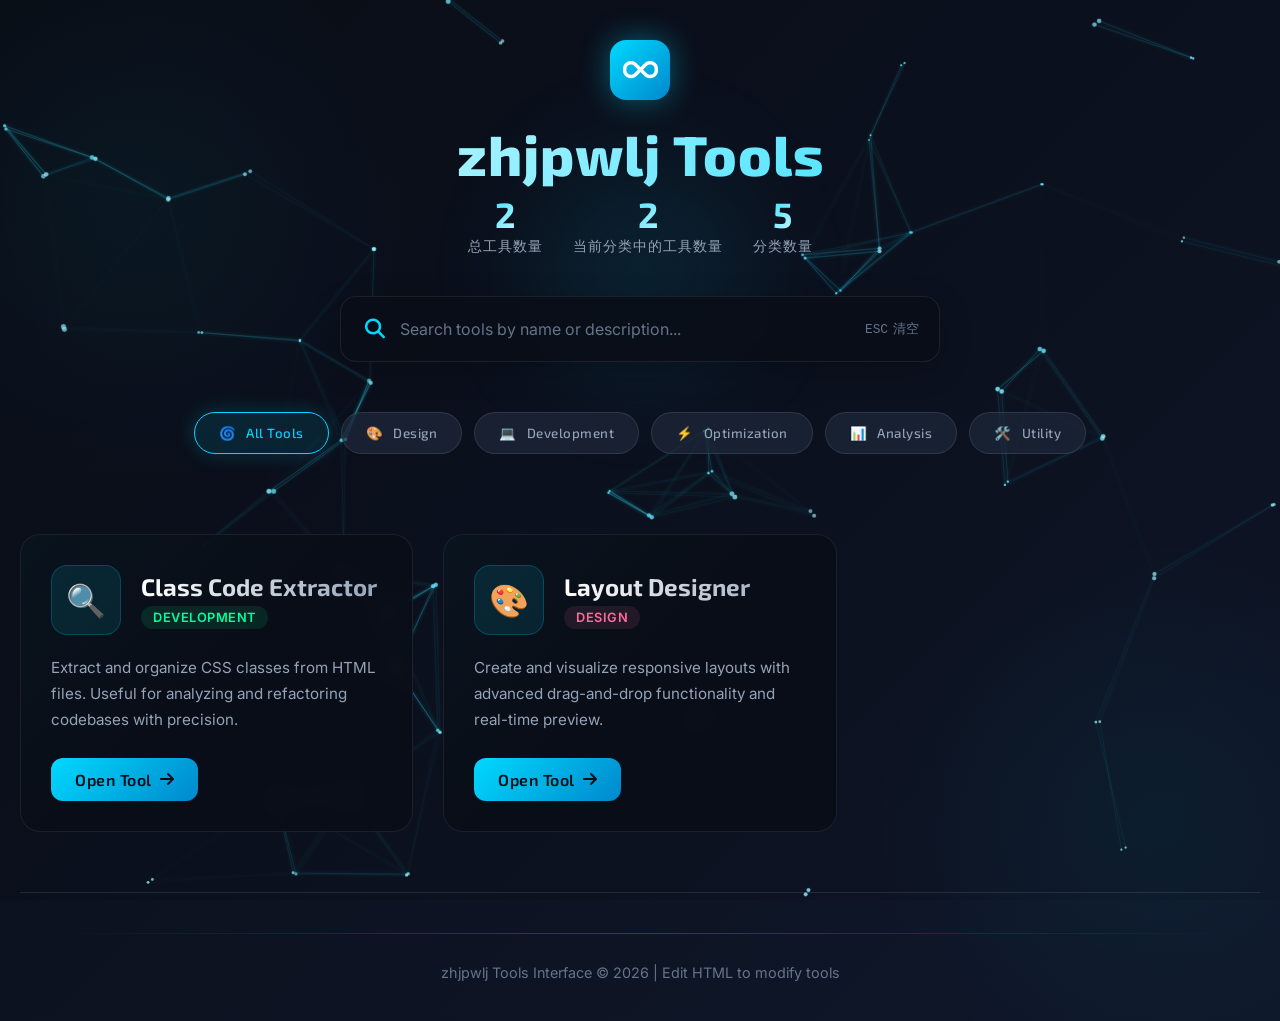
==== index.html @ cc3e0a68 "Update index.html" ====
<!DOCTYPE html>
<html lang="en">
<head>
    <meta charset="UTF-8">
    <meta name="viewport" content="width=device-width, initial-scale=1.0">
    <title>zhjpwlj Tools</title>
    <link rel="stylesheet" href="https://cdnjs.cloudflare.com/ajax/libs/font-awesome/6.4.0/css/all.min.css">
    <link rel="preconnect" href="https://fonts.googleapis.com">
    <link rel="preconnect" href="https://fonts.gstatic.com" crossorigin>
    <link href="https://fonts.googleapis.com/css2?family=Exo+2:wght@300;400;500;600;700;800&family=Inter:wght@300;400;500&display=swap" rel="stylesheet">
    <style>
        :root {
            --primary: #0a0e17;
            --secondary: #111827;
            --accent: #00d9ff;
            --accent-glow: rgba(0, 217, 255, 0.4);
            --accent-dark: #0088cc;
            --surface: rgba(30, 41, 59, 0.7);
            --surface-light: rgba(51, 65, 85, 0.5);
            --text-primary: #ffffff;
            --text-secondary: #94a3b8;
            --text-muted: #64748b;
            --border: rgba(255, 255, 255, 0.1);
            --success: #00ff9d;
            --danger: #ff4d6d;
            --warning: #ffbd59;
            --glass-bg: rgba(10, 14, 23, 0.85);
            --glass-border: rgba(255, 255, 255, 0.08);
        }

        * {
            margin: 0;
            padding: 0;
            box-sizing: border-box;
        }

        body {
            font-family: 'Inter', sans-serif;
            background-color: var(--primary);
            color: var(--text-primary);
            min-height: 100vh;
            overflow-x: hidden;
            position: relative;
            background-image: 
                radial-gradient(circle at 10% 20%, rgba(0, 217, 255, 0.05) 0%, transparent 20%),
                radial-gradient(circle at 90% 80%, rgba(0, 217, 255, 0.05) 0%, transparent 20%),
                linear-gradient(135deg, #0a0e17 0%, #0f172a 100%);
        }

        .container {
            max-width: 1400px;
            margin: 0 auto;
            padding: 0 20px;
            position: relative;
            z-index: 2;
        }

        /* Futuristic header */
        .main-header {
            padding: 40px 0 30px;
            position: relative;
            text-align: center;
        }

        .header-glow {
            position: absolute;
            top: 50%;
            left: 50%;
            transform: translate(-50%, -50%);
            width: 300px;
            height: 300px;
            background: radial-gradient(circle, var(--accent-glow) 0%, transparent 70%);
            filter: blur(60px);
            z-index: -1;
            opacity: 0.4;
        }

        .logo {
            display: inline-flex;
            align-items: center;
            gap: 15px;
            margin-bottom: 20px;
            position: relative;
        }

        .logo-icon {
            width: 60px;
            height: 60px;
            background: linear-gradient(135deg, var(--accent), var(--accent-dark));
            border-radius: 16px;
            display: flex;
            align-items: center;
            justify-content: center;
            font-size: 28px;
            box-shadow: 0 0 30px var(--accent-glow);
            animation: pulse 4s infinite alternate;
        }

        @keyframes pulse {
            0% { box-shadow: 0 0 20px var(--accent-glow); }
            100% { box-shadow: 0 0 40px var(--accent-glow); }
        }

        h1 {
            font-family: 'Exo 2', sans-serif;
            font-size: 3.5rem;
            font-weight: 800;
            background: linear-gradient(135deg, #ffffff, var(--accent));
            -webkit-background-clip: text;
            -webkit-text-fill-color: transparent;
            background-clip: text;
            letter-spacing: 1px;
            margin-bottom: 10px;
        }

        .subtitle {
            font-size: 1.2rem;
            color: var(--text-secondary);
            max-width: 600px;
            margin: 0 auto 40px;
            line-height: 1.6;
        }

        /* Search bar */
        .search-container {
            max-width: 600px;
            margin: 0 auto 50px;
            position: relative;
        }

        .search-wrapper {
            position: relative;
            background: var(--glass-bg);
            backdrop-filter: blur(10px);
            border: 1px solid var(--glass-border);
            border-radius: 16px;
            padding: 4px;
            box-shadow: 0 8px 32px rgba(0, 0, 0, 0.2);
        }

        .search-box {
            display: flex;
            align-items: center;
            padding: 16px 20px;
        }

        .search-icon {
            color: var(--accent);
            font-size: 20px;
            margin-right: 15px;
        }

        #search-input {
            flex: 1;
            background: transparent;
            border: none;
            color: var(--text-primary);
            font-size: 16px;
            font-family: 'Inter', sans-serif;
        }

        #search-input::placeholder {
            color: var(--text-muted);
        }

        #search-input:focus {
            outline: none;
        }

        .search-hint {
            position: absolute;
            right: 20px;
            top: 50%;
            transform: translateY(-50%);
            color: var(--text-muted);
            font-size: 0.8rem;
            display: flex;
            align-items: center;
            gap: 5px;
        }

        /* Categories */
        .categories {
            display: flex;
            flex-wrap: wrap;
            justify-content: center;
            gap: 12px;
            margin-bottom: 50px;
        }

        .category-btn {
            padding: 12px 24px;
            background: var(--surface);
            border: 1px solid var(--border);
            border-radius: 50px;
            color: var(--text-secondary);
            font-weight: 500;
            cursor: pointer;
            display: flex;
            align-items: center;
            gap: 10px;
            transition: all 0.3s ease;
            font-family: 'Exo 2', sans-serif;
            letter-spacing: 0.5px;
        }

        .category-btn:hover {
            background: var(--surface-light);
            transform: translateY(-2px);
        }

        .category-btn.active {
            background: rgba(0, 217, 255, 0.1);
            border-color: var(--accent);
            color: var(--accent);
            box-shadow: 0 0 20px rgba(0, 217, 255, 0.2);
        }

        /* Tools grid */
        .tools-grid {
            display: grid;
            grid-template-columns: repeat(auto-fill, minmax(350px, 1fr));
            gap: 30px;
            margin-bottom: 60px;
        }

        .tool-card {
            background: var(--glass-bg);
            backdrop-filter: blur(10px);
            border: 1px solid var(--glass-border);
            border-radius: 20px;
            padding: 30px;
            transition: all 0.4s cubic-bezier(0.175, 0.885, 0.32, 1.275);
            position: relative;
            overflow: hidden;
        }

        .tool-card::before {
            content: '';
            position: absolute;
            top: 0;
            left: 0;
            width: 100%;
            height: 100%;
            background: linear-gradient(135deg, rgba(0, 217, 255, 0.03) 0%, transparent 50%);
            z-index: -1;
        }

        .tool-card:hover {
            transform: translateY(-10px);
            border-color: rgba(0, 217, 255, 0.3);
            box-shadow: 
                0 15px 35px rgba(0, 0, 0, 0.3),
                0 0 0 1px rgba(0, 217, 255, 0.1);
        }

        .tool-header {
            display: flex;
            align-items: center;
            gap: 20px;
            margin-bottom: 20px;
        }

        .tool-icon {
            width: 70px;
            height: 70px;
            background: rgba(0, 217, 255, 0.1);
            border-radius: 16px;
            display: flex;
            align-items: center;
            justify-content: center;
            font-size: 32px;
            flex-shrink: 0;
            border: 1px solid rgba(0, 217, 255, 0.2);
        }

        .tool-title-wrapper {
            flex: 1;
        }

        .tool-title {
            font-family: 'Exo 2', sans-serif;
            font-size: 1.5rem;
            font-weight: 700;
            margin-bottom: 5px;
            background: linear-gradient(90deg, #ffffff, var(--text-secondary));
            -webkit-background-clip: text;
            -webkit-text-fill-color: transparent;
            background-clip: text;
        }

        .tool-category {
            display: inline-block;
            padding: 4px 12px;
            background: rgba(0, 217, 255, 0.1);
            color: var(--accent);
            border-radius: 20px;
            font-size: 0.8rem;
            font-weight: 600;
            text-transform: uppercase;
            letter-spacing: 0.5px;
        }

        .tool-description {
            color: var(--text-secondary);
            line-height: 1.7;
            margin-bottom: 25px;
            font-size: 0.95rem;
        }

        .tool-footer {
            display: flex;
            justify-content: space-between;
            align-items: center;
        }

        .tool-link {
            padding: 12px 24px;
            background: linear-gradient(135deg, var(--accent), var(--accent-dark));
            color: var(--primary);
            border-radius: 12px;
            text-decoration: none;
            font-weight: 600;
            display: flex;
            align-items: center;
            gap: 8px;
            transition: all 0.3s ease;
            font-family: 'Exo 2', sans-serif;
            letter-spacing: 0.5px;
        }

        .tool-link:hover {
            transform: translateY(-3px);
            box-shadow: 0 8px 20px rgba(0, 217, 255, 0.3);
        }

        .tool-link i {
            transition: transform 0.3s ease;
        }

        .tool-link:hover i {
            transform: translateX(5px);
        }

        /* Empty state */
        .empty-state {
            grid-column: 1 / -1;
            text-align: center;
            padding: 80px 20px;
        }

        .empty-icon {
            font-size: 60px;
            color: var(--text-muted);
            margin-bottom: 25px;
            opacity: 0.5;
        }

        .empty-state h3 {
            font-family: 'Exo 2', sans-serif;
            font-size: 1.8rem;
            margin-bottom: 15px;
            color: var(--text-primary);
        }

        .empty-state p {
            color: var(--text-muted);
            max-width: 400px;
            margin: 0 auto;
            line-height: 1.6;
        }

        /* Footer */
        .main-footer {
            text-align: center;
            padding: 40px 20px;
            border-top: 1px solid var(--border);
            margin-top: 40px;
            color: var(--text-muted);
            font-size: 0.9rem;
        }

        .footer-glow {
            height: 1px;
            width: 100%;
            background: linear-gradient(90deg, transparent, var(--accent), transparent);
            margin-bottom: 30px;
            opacity: 0.3;
        }

        /* Responsive */
        @media (max-width: 1200px) {
            .tools-grid {
                grid-template-columns: repeat(auto-fill, minmax(320px, 1fr));
            }
        }

        @media (max-width: 768px) {
            h1 {
                font-size: 2.8rem;
            }
            
            .tools-grid {
                grid-template-columns: 1fr;
            }
            
            .categories {
                justify-content: flex-start;
                overflow-x: auto;
                padding-bottom: 15px;
            }
            
            .tool-header {
                flex-direction: column;
                text-align: center;
            }
            
            .tool-icon {
                width: 80px;
                height: 80px;
                font-size: 36px;
            }
        }

        @media (max-width: 480px) {
            h1 {
                font-size: 2.2rem;
            }
            
            .container {
                padding: 0 15px;
            }
            
            .tool-card {
                padding: 25px;
            }
            
            .tool-footer {
                flex-direction: column;
                gap: 15px;
                align-items: stretch;
            }
            
            .tool-link {
                justify-content: center;
            }
        }

        /* Particles background */
        .particles {
            position: fixed;
            top: 0;
            left: 0;
            width: 100%;
            height: 100%;
            z-index: 1;
            pointer-events: none;
        }

        .particle {
            position: absolute;
            background: var(--accent);
            border-radius: 50%;
            opacity: 0.1;
        }

        /* Stats bar */
        .stats-bar {
            display: flex;
            justify-content: center;
            gap: 30px;
            margin-bottom: 40px;
            flex-wrap: wrap;
        }

        .stat-item {
            text-align: center;
        }

        .stat-value {
            font-family: 'Exo 2', sans-serif;
            font-size: 2.2rem;
            font-weight: 700;
            background: linear-gradient(135deg, var(--accent), #ffffff);
            -webkit-background-clip: text;
            -webkit-text-fill-color: transparent;
            background-clip: text;
            line-height: 1;
        }

        .stat-label {
            color: var(--text-secondary);
            font-size: 0.9rem;
            text-transform: uppercase;
            letter-spacing: 1px;
            margin-top: 5px;
        }
    </style>
</head>
<body>
    <!-- Animated background particles -->
    <div class="particles" id="particles-container"></div>
    
    <div class="container">
        <header class="main-header">
            <div class="header-glow"></div>
            <div class="logo">
                <div class="logo-icon">
                    <i class="fas fa-infinity"></i>
                </div>
            </div>
            <h1>zhjpwlj Tools</h1>
            
            <div class="stats-bar">
                <div class="stat-item">
                    <div class="stat-value" id="total-tools">0</div>
                    <div class="stat-label">总工具数量</div>
                </div>
                <div class="stat-item">
                    <div class="stat-value" id="active-category-count">0</div>
                    <div class="stat-label">当前分类中的工具数量</div>
                </div>
                <div class="stat-item">
                    <div class="stat-value" id="categories-count">0</div>
                    <div class="stat-label">分类数量</div>
                </div>
            </div>
            
            <div class="search-container">
                <div class="search-wrapper">
                    <div class="search-box">
                        <div class="search-icon">
                            <i class="fas fa-search"></i>
                        </div>
                        <input type="text" id="search-input" placeholder="Search tools by name or description...">
                        <div class="search-hint">
                            <kbd>ESC</kbd> 清空
                        </div>
                    </div>
                </div>
            </div>
            
            <div class="categories" id="categories-container">
                <!-- Categories will be populated by JavaScript -->
            </div>
        </header>
        
        <main>
            <div class="tools-grid" id="tools-container">
                <!-- Tools will be populated by JavaScript -->
            </div>
        </main>
        
        <footer class="main-footer">
            <div class="footer-glow"></div>
            <p>zhjpwlj Tools Interface &copy; <span id="current-year"></span> | Edit HTML to modify tools</p>
        </footer>
    </div>

    <script>
        // ======================
        // DATA CONFIGURATION
        // ======================
        // Edit this section to add, remove, or modify tools
        const categories = [
            { id: 'all', name: 'All Tools', emoji: '🌀', color: '#00d9ff' },
            { id: 'design', name: 'Design', emoji: '🎨', color: '#ff6b9d' },
            { id: 'development', name: 'Development', emoji: '💻', color: '#00ff9d' },
            { id: 'optimization', name: 'Optimization', emoji: '⚡', color: '#ffbd59' },
            { id: 'analysis', name: 'Analysis', emoji: '📊', color: '#9d4edd' },
            { id: 'utility', name: 'Utility', emoji: '🛠️', color: '#00c2ff' }
        ];

        const toolsData = [
            {
                id: 1,
                name: "Class Code Extractor",
                description: "Extract and organize CSS classes from HTML files. Useful for analyzing and refactoring codebases with precision.",
                link: "tools/class-code-extractor.html",
                category: "development",
                emoji: "🔍",
                featured: true
            },
            {
                id: 2,
                name: "Layout Designer",
                description: "Create and visualize responsive layouts with advanced drag-and-drop functionality and real-time preview.",
                link: "tools/layout-designer.html",
                category: "design",
                emoji: "🎨",
                featured: true
            }
        ];
                // ======================
        // APPLICATION CODE
        // ======================
        // No need to edit below this line for basic usage
        
        // DOM Elements
        const categoriesContainer = document.getElementById('categories-container');
        const toolsContainer = document.getElementById('tools-container');
        const searchInput = document.getElementById('search-input');
        const currentYear = document.getElementById('current-year');
        const particlesContainer = document.getElementById('particles-container');
        const totalToolsElement = document.getElementById('total-tools');
        const activeCategoryCountElement = document.getElementById('active-category-count');
        const categoriesCountElement = document.getElementById('categories-count');
        
        // State
        let activeCategory = 'all';
        let searchQuery = '';
        
        // Particle system variables
        let particles = [];
        let lines = [];
        let canvas;
        let ctx;
        let animationId;
        
        // SPEED SETTINGS - Adjust these to control animation speed
        const PARTICLE_SPEED_MULTIPLIER = 2.5;  // Increased from ~1.0
        const LINE_PULSE_SPEED = 0.15;          // Increased from 0.05
        const CONNECTION_CHANGE_RATE = 0.03;    // Increased from 0.01
        
        // Initialize the application
        document.addEventListener('DOMContentLoaded', () => {
            // Set current year in footer
            currentYear.textContent = new Date().getFullYear();
            
            // Initialize stats
            updateStats();
            
            // Initialize categories
            initCategories();
            
            // Initialize tools
            initTools();
            
            // Setup event listeners
            setupEventListeners();
            
            // Create canvas for particles and lines
            createCanvas();
            
            // Initialize particles and lines
            initParticleSystem();
            
            // Start animation
            animate();
        });
        
        // Create canvas for particles and lines
        function createCanvas() {
            // Remove existing canvas if any
            const existingCanvas = document.getElementById('particle-canvas');
            if (existingCanvas) {
                existingCanvas.remove();
            }
            
            // Create canvas
            canvas = document.createElement('canvas');
            canvas.id = 'particle-canvas';
            canvas.style.position = 'fixed';
            canvas.style.top = '0';
            canvas.style.left = '0';
            canvas.style.width = '100%';
            canvas.style.height = '100%';
            canvas.style.zIndex = '1';
            canvas.style.pointerEvents = 'none';
            document.body.appendChild(canvas);
            
            // Set canvas size
            resizeCanvas();
            window.addEventListener('resize', resizeCanvas);
            
            // Get context
            ctx = canvas.getContext('2d');
        }
        
        // Resize canvas to match window
        function resizeCanvas() {
            canvas.width = window.innerWidth;
            canvas.height = window.innerHeight;
        }
        
        // Initialize particle system
        function initParticleSystem() {
            particles = [];
            lines = [];
            
            // Create particles
            const particleCount = Math.min(Math.floor(window.innerWidth * window.innerHeight / 20000), 80);
            
            for (let i = 0; i < particleCount; i++) {
                particles.push({
                    id: i,
                    x: Math.random() * canvas.width,
                    y: Math.random() * canvas.height,
                    vx: (Math.random() - 0.5) * 1.5 * PARTICLE_SPEED_MULTIPLIER,
                    vy: (Math.random() - 0.5) * 1.5 * PARTICLE_SPEED_MULTIPLIER,
                    radius: Math.random() * 2 + 1,
                    color: `rgba(0, 217, 255, ${Math.random() * 0.4 + 0.2})`,
                    glow: Math.random() * 0.15 + 0.1,
                    connections: [],
                    speedVariation: Math.random() * 0.5 + 0.75,
                    active: true
                });
            }
            
            // Create initial lines
            createConnections();
        }
        
        // Create connections between particles
        function createConnections() {
            lines = [];
            const maxDistance = 180; // Increased connection range
            
            for (let i = 0; i < particles.length; i++) {
                if (!particles[i].active) continue;
                
                particles[i].connections = [];
                
                for (let j = i + 1; j < particles.length; j++) {
                    if (!particles[j].active) continue;
                    
                    const dx = particles[i].x - particles[j].x;
                    const dy = particles[i].y - particles[j].y;
                    const distance = Math.sqrt(dx * dx + dy * dy);
                    
                    if (distance < maxDistance) {
                        const line = {
                            id: `${i}-${j}`,
                            from: i,
                            to: j,
                            width: Math.random() * 1.2 + 0.3, // Thicker lines
                            opacity: 0.4 * (1 - distance / maxDistance), // More visible
                            distance: distance,
                            active: true,
                            pulsePhase: Math.random() * Math.PI * 2,
                            pulseSpeed: Math.random() * 0.2 + 0.1 // Faster pulsing
                        };
                        
                        lines.push(line);
                        particles[i].connections.push(j);
                        particles[j].connections.push(i);
                    }
                }
            }
        }
        
        // Animation loop
        function animate() {
            // Clear canvas with a lighter fade effect for more motion blur
            ctx.fillStyle = 'rgba(10, 14, 23, 0.03)';
            ctx.fillRect(0, 0, canvas.width, canvas.height);
            
            // Update and draw particles
            updateParticles();
            
            // Update and draw lines
            updateLines();
            
            // Randomly create/disconnect lines - increased frequency
            if (Math.random() < CONNECTION_CHANGE_RATE) {
                createRandomConnection();
            }
            
            if (Math.random() < CONNECTION_CHANGE_RATE * 0.6) {
                removeRandomConnection();
            }
            
            // Remove old particles and add new ones occasionally
            if (Math.random() < 0.002) {
                refreshParticles();
            }
            
            // Continue animation loop
            animationId = requestAnimationFrame(animate);
        }
        
        // Update particles with faster movement
        function updateParticles() {
            // Remove inactive particles
            particles = particles.filter(p => p.active);
            
            for (let i = 0; i < particles.length; i++) {
                const p = particles[i];
                if (!p.active) continue;
                
                // Apply speed variation
                const currentSpeed = PARTICLE_SPEED_MULTIPLIER * p.speedVariation;
                
                // Update position with higher speed
                p.x += p.vx * currentSpeed;
                p.y += p.vy * currentSpeed;
                
                // More aggressive edge bouncing
                if (p.x < -50) p.active = false;
                if (p.x > canvas.width + 50) p.active = false;
                if (p.y < -50) p.active = false;
                if (p.y > canvas.height + 50) p.active = false;
                
                // Bounce off edges
                if (p.x < 0) p.vx = Math.abs(p.vx) * (0.8 + Math.random() * 0.4);
                if (p.x > canvas.width) p.vx = -Math.abs(p.vx) * (0.8 + Math.random() * 0.4);
                if (p.y < 0) p.vy = Math.abs(p.vy) * (0.8 + Math.random() * 0.4);
                if (p.y > canvas.height) p.vy = -Math.abs(p.vy) * (0.8 + Math.random() * 0.4);
                
                // Keep within bounds
                p.x = Math.max(-10, Math.min(canvas.width + 10, p.x));
                p.y = Math.max(-10, Math.min(canvas.height + 10, p.y));
                
                // Draw particle with enhanced glow for faster movement effect
                ctx.beginPath();
                ctx.arc(p.x, p.y, p.radius, 0, Math.PI * 2);
                
                // More intense glow effect
                const gradient = ctx.createRadialGradient(
                    p.x, p.y, 0,
                    p.x, p.y, p.radius * 4
                );
                gradient.addColorStop(0, p.color);
                gradient.addColorStop(0.7, `rgba(0, 217, 255, ${p.glow * 0.5})`);
                gradient.addColorStop(1, 'rgba(0, 217, 255, 0)');
                
                ctx.fillStyle = gradient;
                ctx.fill();
                
                // Brighter core for fast-moving particles
                ctx.beginPath();
                ctx.arc(p.x, p.y, p.radius * 0.8, 0, Math.PI * 2);
                ctx.fillStyle = `rgba(255, 255, 255, ${0.4 + Math.random() * 0.2})`;
                ctx.fill();
                
                // Add motion trail for faster particles
                const speed = Math.sqrt(p.vx * p.vx + p.vy * p.vy);
                if (speed > 1) {
                    ctx.beginPath();
                    ctx.moveTo(p.x, p.y);
                    ctx.lineTo(p.x - p.vx * 0.5, p.y - p.vy * 0.5);
                    ctx.lineWidth = p.radius * 0.5;
                    ctx.strokeStyle = `rgba(0, 217, 255, ${0.2})`;
                    ctx.stroke();
                }
            }
        }
        
        // Update lines with faster pulsing
        function updateLines() {
            // Remove inactive lines first
            lines = lines.filter(line => line.active);
            
            for (let i = 0; i < lines.length; i++) {
                const line = lines[i];
                
                // Check if both particles are still active
                const p1 = particles[line.from];
                const p2 = particles[line.to];
                
                if (!p1 || !p2 || !p1.active || !p2.active) {
                    line.active = false;
                    continue;
                }
                
                // Update pulse animation faster
                line.pulsePhase += line.pulseSpeed * LINE_PULSE_SPEED * 3;
                const pulseValue = Math.sin(line.pulsePhase) * 0.7 + 0.3;
                
                // Recalculate distance
                const dx = p1.x - p2.x;
                const dy = p1.y - p2.y;
                line.distance = Math.sqrt(dx * dx + dy * dy);
                
                // Remove lines that are too far apart (increased threshold)
                if (line.distance > 250) {
                    line.active = false;
                    
                    // Remove connection from particles
                    if (p1.connections) {
                        const fromIndex = p1.connections.indexOf(line.to);
                        if (fromIndex !== -1) p1.connections.splice(fromIndex, 1);
                    }
                    if (p2.connections) {
                        const toIndex = p2.connections.indexOf(line.from);
                        if (toIndex !== -1) p2.connections.splice(toIndex, 1);
                    }
                    continue;
                }
                
                // Calculate line opacity - more dynamic
                const baseOpacity = line.opacity * (0.8 + 0.4 * pulseValue);
                const distanceFactor = 1 - line.distance / 250;
                const opacity = baseOpacity * distanceFactor * (0.9 + 0.2 * Math.sin(Date.now() * 0.01));
                
                // Draw main line
                ctx.beginPath();
                ctx.moveTo(p1.x, p1.y);
                ctx.lineTo(p2.x, p2.y);
                ctx.lineWidth = line.width * (0.8 + 0.6 * pulseValue);
                ctx.strokeStyle = `rgba(0, 217, 255, ${opacity})`;
                ctx.lineCap = 'round';
                ctx.stroke();
                
                // Add brighter inner line for speed effect
                ctx.beginPath();
                ctx.moveTo(p1.x, p1.y);
                ctx.lineTo(p2.x, p2.y);
                ctx.lineWidth = line.width * (0.3 + 0.3 * pulseValue);
                ctx.strokeStyle = `rgba(255, 255, 255, ${opacity * 0.8})`;
                ctx.lineCap = 'round';
                ctx.stroke();
                
                // Add outer glow for faster appearance
                ctx.beginPath();
                ctx.moveTo(p1.x, p1.y);
                ctx.lineTo(p2.x, p2.y);
                ctx.lineWidth = line.width * (0.8 + 0.6 * pulseValue) + 4;
                ctx.strokeStyle = `rgba(0, 217, 255, ${opacity * 0.2})`;
                ctx.lineCap = 'round';
                ctx.stroke();
            }
            
            // More frequent line updates
            if (Math.random() < 0.02 && lines.length > 0) {
                const randomLineIndex = Math.floor(Math.random() * lines.length);
                const line = lines[randomLineIndex];
                if (line && line.active) {
                    line.width = Math.random() * 1.2 + 0.3;
                    line.opacity = Math.random() * 0.4 + 0.2;
                }
            }
        }
        
        // Create random connection
        function createRandomConnection() {
            if (particles.length < 2) return;
            
            // Find active particles
            const activeParticles = particles.filter(p => p.active);
            if (activeParticles.length < 2) return;
            
            // Try more attempts for faster connections
            for (let attempts = 0; attempts < 20; attempts++) {
                const i = Math.floor(Math.random() * activeParticles.length);
                const j = Math.floor(Math.random() * activeParticles.length);
                
                if (i !== j) {
                    const p1 = activeParticles[i];
                    const p2 = activeParticles[j];
                    
                    // Get original indices
                    const p1Index = particles.findIndex(p => p.id === p1.id);
                    const p2Index = particles.findIndex(p => p.id === p2.id);
                    
                    if (p1.connections && p2.connections && 
                        !p1.connections.includes(p2.id) && !p2.connections.includes(p1.id)) {
                        
                        const dx = p1.x - p2.x;
                        const dy = p1.y - p2.y;
                        const distance = Math.sqrt(dx * dx + dy * dy);
                        
                        if (distance < 200) { // Increased connection range
                            const line = {
                                id: `${p1.id}-${p2.id}`,
                                from: p1Index,
                                to: p2Index,
                                width: Math.random() * 1.2 + 0.3,
                                opacity: 0.4 * (1 - distance / 200),
                                distance: distance,
                                active: true,
                                pulsePhase: Math.random() * Math.PI * 2,
                                pulseSpeed: Math.random() * 0.3 + 0.1
                            };
                            
                            lines.push(line);
                            p1.connections.push(p2.id);
                            p2.connections.push(p1.id);
                            break;
                        }
                    }
                }
            }
        }
        
        // Remove random connection
        function removeRandomConnection() {
            if (lines.length === 0) return;
            
            // Find active lines
            const activeLines = lines.filter(line => line.active);
            if (activeLines.length === 0) return;
            
            const randomIndex = Math.floor(Math.random() * activeLines.length);
            const line = activeLines[randomIndex];
            
            if (line) {
                // Remove from lines array
                const lineIndex = lines.findIndex(l => l.id === line.id);
                if (lineIndex !== -1) {
                    lines[lineIndex].active = false;
                }
                
                // Remove connection from particles
                const p1 = particles[line.from];
                const p2 = particles[line.to];
                
                if (p1 && p1.connections) {
                    const fromIndex = p1.connections.indexOf(line.to);
                    if (fromIndex !== -1) p1.connections.splice(fromIndex, 1);
                }
                if (p2 && p2.connections) {
                    const toIndex = p2.connections.indexOf(line.from);
                    if (toIndex !== -1) p2.connections.splice(toIndex, 1);
                }
            }
        }
        
        // Refresh particles - remove old ones and add new ones
        function refreshParticles() {
            // Remove some particles that are off-screen
            for (let i = particles.length - 1; i >= 0; i--) {
                if (Math.random() < 0.1) {
                    particles[i].active = false;
                }
            }
            
            // Add new particles if needed
            const targetCount = Math.min(Math.floor(window.innerWidth * window.innerHeight / 20000), 80);
            if (particles.filter(p => p.active).length < targetCount * 0.7) {
                const newParticlesNeeded = targetCount - particles.filter(p => p.active).length;
                
                for (let i = 0; i < newParticlesNeeded; i++) {
                    const side = Math.floor(Math.random() * 4);
                    let x, y, vx, vy;
                    
                    switch(side) {
                        case 0: // Top
                            x = Math.random() * canvas.width;
                            y = -20;
                            vx = (Math.random() - 0.5) * 1.5;
                            vy = Math.random() * 1.5;
                            break;
                        case 1: // Right
                            x = canvas.width + 20;
                            y = Math.random() * canvas.height;
                            vx = -Math.random() * 1.5;
                            vy = (Math.random() - 0.5) * 1.5;
                            break;
                        case 2: // Bottom
                            x = Math.random() * canvas.width;
                            y = canvas.height + 20;
                            vx = (Math.random() - 0.5) * 1.5;
                            vy = -Math.random() * 1.5;
                            break;
                        case 3: // Left
                            x = -20;
                            y = Math.random() * canvas.height;
                            vx = Math.random() * 1.5;
                            vy = (Math.random() - 0.5) * 1.5;
                            break;
                    }
                    
                    const newId = particles.length > 0 ? 
                        Math.max(...particles.map(p => p.id)) + 1 : 0;
                    
                    particles.push({
                        id: newId,
                        x: x,
                        y: y,
                        vx: vx * PARTICLE_SPEED_MULTIPLIER,
                        vy: vy * PARTICLE_SPEED_MULTIPLIER,
                        radius: Math.random() * 2 + 1,
                        color: `rgba(0, 217, 255, ${Math.random() * 0.4 + 0.2})`,
                        glow: Math.random() * 0.15 + 0.1,
                        connections: [],
                        speedVariation: Math.random() * 0.5 + 0.75,
                        active: true
                    });
                }
                
                // Recreate connections for new particles
                createConnections();
            }
        }
        
        // Update statistics
        function updateStats() {
            totalToolsElement.textContent = toolsData.length;
            categoriesCountElement.textContent = categories.length - 1; // Excluding "All"
            
            // Calculate active category count
            let activeCount = toolsData.length;
            if (activeCategory !== 'all') {
                activeCount = toolsData.filter(tool => tool.category === activeCategory).length;
            }
            if (searchQuery) {
                const query = searchQuery.toLowerCase();
                activeCount = toolsData.filter(tool => 
                    (activeCategory === 'all' || tool.category === activeCategory) &&
                    (tool.name.toLowerCase().includes(query) || 
                     tool.description.toLowerCase().includes(query))
                ).length;
            }
            activeCategoryCountElement.textContent = activeCount;
        }
        
        // Initialize categories
        function initCategories() {
            categoriesContainer.innerHTML = '';
            
            categories.forEach(category => {
                const button = document.createElement('button');
                button.className = `category-btn ${category.id === activeCategory ? 'active' : ''}`;
                button.dataset.category = category.id;
                button.style.borderColor = category.id === activeCategory ? category.color : '';
                button.innerHTML = `
                    <span class="category-emoji">${category.emoji}</span>
                    <span>${category.name}</span>
                `;
                
                button.addEventListener('click', () => {
                    // Update active category
                    activeCategory = category.id;
                    
                    // Update UI
                    document.querySelectorAll('.category-btn').forEach(btn => {
                        btn.classList.remove('active');
                        btn.style.borderColor = '';
                    });
                    button.classList.add('active');
                    button.style.borderColor = category.color;
                    
                    // Re-render tools
                    initTools();
                    updateStats();
                });
                
                categoriesContainer.appendChild(button);
            });
        }
        
        // Initialize tools
        function initTools() {
            toolsContainer.innerHTML = '';
            
            let filteredTools = [...toolsData];
            
            // Filter by category
            if (activeCategory !== 'all') {
                filteredTools = filteredTools.filter(tool => tool.category === activeCategory);
            }
            
            // Filter by search query
            if (searchQuery) {
                const query = searchQuery.toLowerCase();
                filteredTools = filteredTools.filter(tool => 
                    tool.name.toLowerCase().includes(query) || 
                    tool.description.toLowerCase().includes(query)
                );
            }
            
            // Display tools or empty state
            if (filteredTools.length === 0) {
                const emptyState = document.createElement('div');
                emptyState.className = 'empty-state';
                emptyState.innerHTML = `
                    <div class="empty-icon">
                        <i class="fas fa-search-minus"></i>
                    </div>
                    <h3>No tools found</h3>
                    <p>${searchQuery ? 'Try a different search term' : 'No tools available in this category'}</p>
                `;
                toolsContainer.appendChild(emptyState);
            } else {
                filteredTools.forEach(tool => {
                    const category = categories.find(c => c.id === tool.category);
                    const toolElement = createToolElement(tool, category);
                    toolsContainer.appendChild(toolElement);
                });
            }
            
            updateStats();
        }
        
        // Create tool element
        function createToolElement(tool, category) {
            const card = document.createElement('div');
            card.className = 'tool-card';
            
            // Convert hex color to rgb for rgba
            const hexToRgb = (hex) => {
                const r = parseInt(hex.slice(1, 3), 16);
                const g = parseInt(hex.slice(3, 5), 16);
                const b = parseInt(hex.slice(5, 7), 16);
                return `${r}, ${g}, ${b}`;
            };
            
            card.innerHTML = `
                <div class="tool-header">
                    <div class="tool-icon">${tool.emoji}</div>
                    <div class="tool-title-wrapper">
                        <h3 class="tool-title">${tool.name}</h3>
                        <div class="tool-category" style="background: rgba(${hexToRgb(category.color)}, 0.1); color: ${category.color}">${category.name}</div>
                    </div>
                </div>
                <p class="tool-description">${tool.description}</p>
                <div class="tool-footer">
                    <a href="${tool.link}" class="tool-link" target="_blank">
                        <span>Open Tool</span>
                        <i class="fas fa-arrow-right"></i>
                    </a>
                </div>
            `;
            
            return card;
        }
        
        // Setup event listeners
        function setupEventListeners() {
            // Search functionality
            searchInput.addEventListener('input', (e) => {
                searchQuery = e.target.value;
                initTools();
            });
            
            // Clear search on escape key
            searchInput.addEventListener('keydown', (e) => {
                if (e.key === 'Escape') {
                    searchInput.value = '';
                    searchQuery = '';
                    initTools();
                }
            });
            
            // Reinitialize particles on window resize
            window.addEventListener('resize', () => {
                // Reset canvas size
                resizeCanvas();
                
                // Adjust particle positions
                for (let particle of particles) {
                    particle.x = Math.min(particle.x, canvas.width);
                    particle.y = Math.min(particle.y, canvas.height);
                }
                
                // Recreate connections
                createConnections();
            });
            
            // Add keyboard shortcuts for speed control (for debugging/development)
            document.addEventListener('keydown', (e) => {
                if (e.ctrlKey && e.key === ']') {
                    PARTICLE_SPEED_MULTIPLIER *= 1.2;
                    console.log(`Speed increased to: ${PARTICLE_SPEED_MULTIPLIER.toFixed(1)}x`);
                }
                if (e.ctrlKey && e.key === '[') {
                    PARTICLE_SPEED_MULTIPLIER *= 0.8;
                    console.log(`Speed decreased to: ${PARTICLE_SPEED_MULTIPLIER.toFixed(1)}x`);
                }
            });
        }
        
        // Clean up animation on page unload
        window.addEventListener('beforeunload', () => {
            if (animationId) {
                cancelAnimationFrame(animationId);
            }
        });
        
        // Log data structure for easy editing reference
        console.log('🔧 Nexus Tools Interface');
        console.log('To edit tools, modify the "toolsData" array in the JavaScript section.');
        console.log('All links are prefixed with "tools/" as requested.');
        console.log('Particle Speed: 2.5x (Press Ctrl+] to increase, Ctrl+[ to decrease)');
    </script>
</body>
</html>
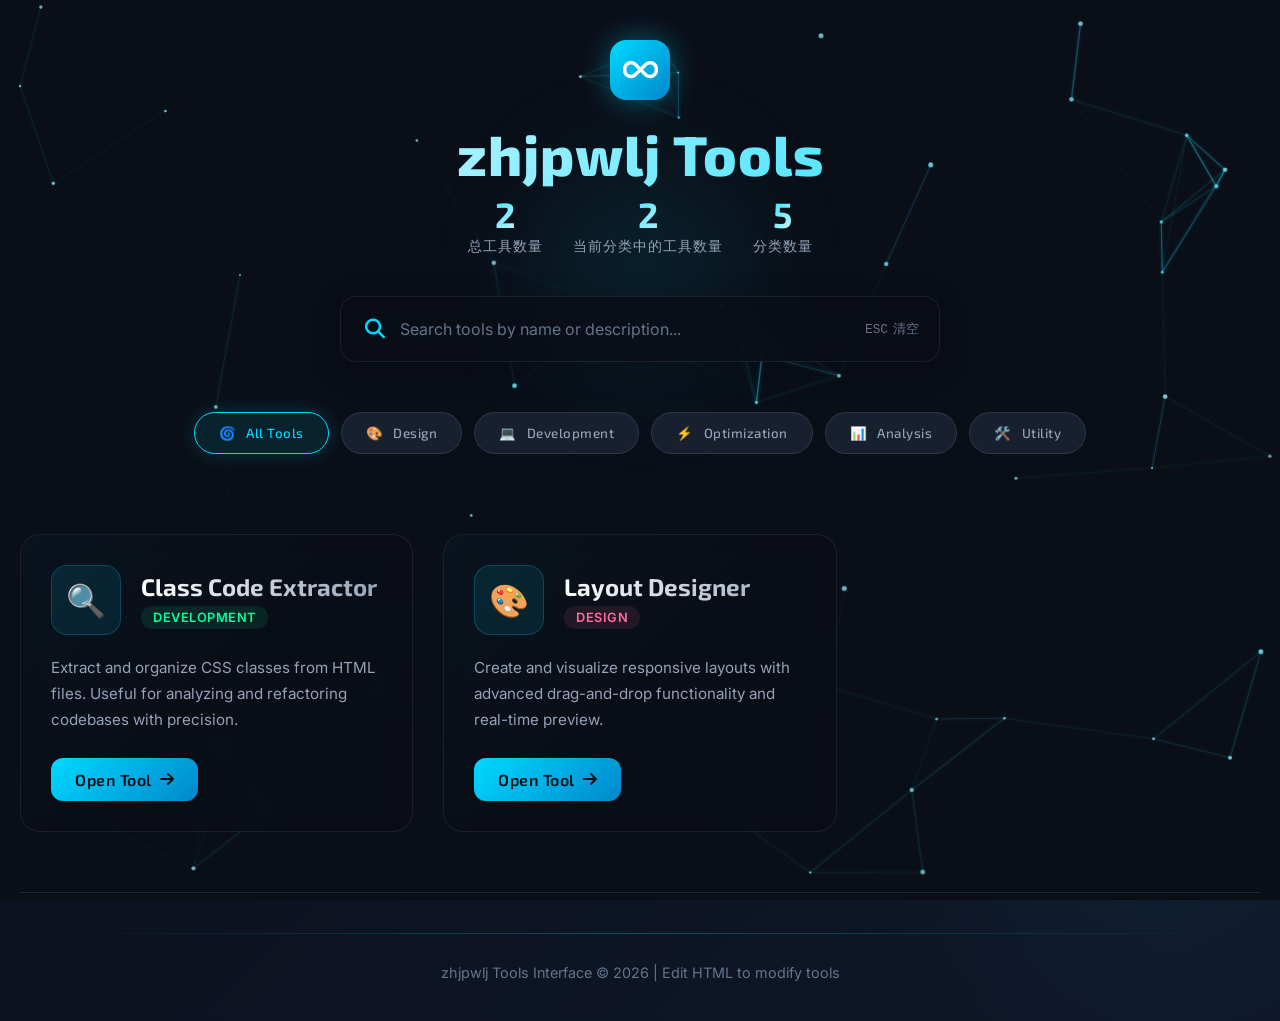
==== commit dd0d6a47: "Enhance particle animation and edge handling Refactor particle animation logic for improved performa" ====
--- a/index.html
+++ b/index.html
@@ -590,8 +590,7 @@
                 emoji: "🎨",
                 featured: true
             }
-        ];
-                // ======================
+        ];        // ======================
         // APPLICATION CODE
         // ======================
         // No need to edit below this line for basic usage
@@ -751,8 +750,8 @@
         
         // Animation loop
         function animate() {
-            // Clear canvas with a lighter fade effect for more motion blur
-            ctx.fillStyle = 'rgba(10, 14, 23, 0.03)';
+            // FIXED: Clear canvas COMPLETELY with solid color (no transparency)
+            ctx.fillStyle = 'rgb(10, 14, 23)';
             ctx.fillRect(0, 0, canvas.width, canvas.height);
             
             // Update and draw particles
@@ -795,21 +794,31 @@
                 p.x += p.vx * currentSpeed;
                 p.y += p.vy * currentSpeed;
                 
-                // More aggressive edge bouncing
-                if (p.x < -50) p.active = false;
-                if (p.x > canvas.width + 50) p.active = false;
-                if (p.y < -50) p.active = false;
-                if (p.y > canvas.height + 50) p.active = false;
-                
-                // Bounce off edges
-                if (p.x < 0) p.vx = Math.abs(p.vx) * (0.8 + Math.random() * 0.4);
-                if (p.x > canvas.width) p.vx = -Math.abs(p.vx) * (0.8 + Math.random() * 0.4);
-                if (p.y < 0) p.vy = Math.abs(p.vy) * (0.8 + Math.random() * 0.4);
-                if (p.y > canvas.height) p.vy = -Math.abs(p.vy) * (0.8 + Math.random() * 0.4);
-                
-                // Keep within bounds
-                p.x = Math.max(-10, Math.min(canvas.width + 10, p.x));
-                p.y = Math.max(-10, Math.min(canvas.height + 10, p.y));
+                // Check bounds and deactivate if far off-screen
+                if (p.x < -100 || p.x > canvas.width + 100 || 
+                    p.y < -100 || p.y > canvas.height + 100) {
+                    p.active = false;
+                    continue;
+                }
+                
+                // Bounce off edges with velocity adjustment
+                const bounceDampening = 0.95; // Slight energy loss on bounce
+                
+                if (p.x < p.radius) {
+                    p.x = p.radius;
+                    p.vx = Math.abs(p.vx) * bounceDampening;
+                } else if (p.x > canvas.width - p.radius) {
+                    p.x = canvas.width - p.radius;
+                    p.vx = -Math.abs(p.vx) * bounceDampening;
+                }
+                
+                if (p.y < p.radius) {
+                    p.y = p.radius;
+                    p.vy = Math.abs(p.vy) * bounceDampening;
+                } else if (p.y > canvas.height - p.radius) {
+                    p.y = canvas.height - p.radius;
+                    p.vy = -Math.abs(p.vy) * bounceDampening;
+                }
                 
                 // Draw particle with enhanced glow for faster movement effect
                 ctx.beginPath();
@@ -832,17 +841,6 @@
                 ctx.arc(p.x, p.y, p.radius * 0.8, 0, Math.PI * 2);
                 ctx.fillStyle = `rgba(255, 255, 255, ${0.4 + Math.random() * 0.2})`;
                 ctx.fill();
-                
-                // Add motion trail for faster particles
-                const speed = Math.sqrt(p.vx * p.vx + p.vy * p.vy);
-                if (speed > 1) {
-                    ctx.beginPath();
-                    ctx.moveTo(p.x, p.y);
-                    ctx.lineTo(p.x - p.vx * 0.5, p.y - p.vy * 0.5);
-                    ctx.lineWidth = p.radius * 0.5;
-                    ctx.strokeStyle = `rgba(0, 217, 255, ${0.2})`;
-                    ctx.stroke();
-                }
             }
         }
         
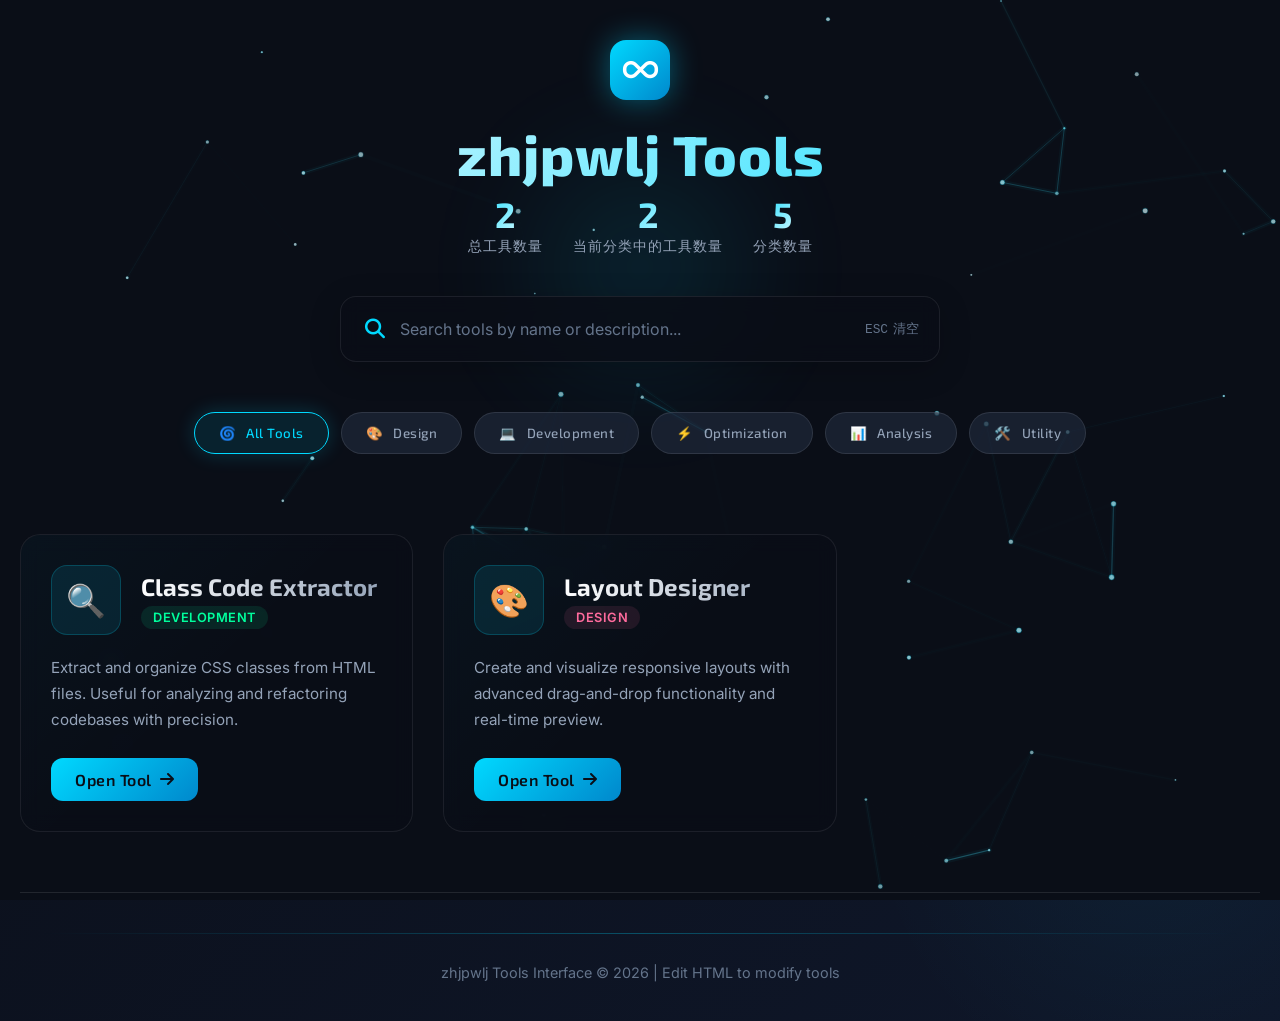
==== commit e433f827: "Remove unnecessary comments and clean up code" ====
--- a/index.html
+++ b/index.html
@@ -590,7 +590,9 @@
                 emoji: "🎨",
                 featured: true
             }
-        ];        // ======================
+        ]; 
+
+                // ======================
         // APPLICATION CODE
         // ======================
         // No need to edit below this line for basic usage
@@ -619,7 +621,6 @@
         // SPEED SETTINGS - Adjust these to control animation speed
         const PARTICLE_SPEED_MULTIPLIER = 2.5;  // Increased from ~1.0
         const LINE_PULSE_SPEED = 0.15;          // Increased from 0.05
-        const CONNECTION_CHANGE_RATE = 0.03;    // Increased from 0.01
         
         // Initialize the application
         document.addEventListener('DOMContentLoaded', () => {
@@ -706,43 +707,48 @@
                 });
             }
             
-            // Create initial lines
-            createConnections();
-        }
-        
-        // Create connections between particles
-        function createConnections() {
-            lines = [];
-            const maxDistance = 180; // Increased connection range
+            // Create initial connections for nearby particles
+            createConnectionsForNearbyParticles();
+        }
+        
+        // Create connections for nearby particles automatically
+        function createConnectionsForNearbyParticles() {
+            const connectionDistance = 150; // Distance threshold for creating connections
             
             for (let i = 0; i < particles.length; i++) {
-                if (!particles[i].active) continue;
-                
-                particles[i].connections = [];
+                const p1 = particles[i];
+                if (!p1.active) continue;
                 
                 for (let j = i + 1; j < particles.length; j++) {
-                    if (!particles[j].active) continue;
+                    const p2 = particles[j];
+                    if (!p2.active) continue;
                     
-                    const dx = particles[i].x - particles[j].x;
-                    const dy = particles[i].y - particles[j].y;
+                    // Check if they're already connected
+                    const alreadyConnected = p1.connections.includes(p2.id) || p2.connections.includes(p1.id);
+                    if (alreadyConnected) continue;
+                    
+                    // Calculate distance
+                    const dx = p1.x - p2.x;
+                    const dy = p1.y - p2.y;
                     const distance = Math.sqrt(dx * dx + dy * dy);
                     
-                    if (distance < maxDistance) {
+                    // If particles are close enough, create a connection
+                    if (distance < connectionDistance) {
                         const line = {
-                            id: `${i}-${j}`,
+                            id: `${p1.id}-${p2.id}`,
                             from: i,
                             to: j,
-                            width: Math.random() * 1.2 + 0.3, // Thicker lines
-                            opacity: 0.4 * (1 - distance / maxDistance), // More visible
+                            width: Math.random() * 1.0 + 0.2,
+                            opacity: 0.3 * (1 - distance / connectionDistance),
                             distance: distance,
                             active: true,
                             pulsePhase: Math.random() * Math.PI * 2,
-                            pulseSpeed: Math.random() * 0.2 + 0.1 // Faster pulsing
+                            pulseSpeed: Math.random() * 0.2 + 0.1
                         };
                         
                         lines.push(line);
-                        particles[i].connections.push(j);
-                        particles[j].connections.push(i);
+                        p1.connections.push(p2.id);
+                        p2.connections.push(p1.id);
                     }
                 }
             }
@@ -750,7 +756,7 @@
         
         // Animation loop
         function animate() {
-            // FIXED: Clear canvas COMPLETELY with solid color (no transparency)
+            // Clear canvas COMPLETELY with solid color (no transparency)
             ctx.fillStyle = 'rgb(10, 14, 23)';
             ctx.fillRect(0, 0, canvas.width, canvas.height);
             
@@ -760,14 +766,8 @@
             // Update and draw lines
             updateLines();
             
-            // Randomly create/disconnect lines - increased frequency
-            if (Math.random() < CONNECTION_CHANGE_RATE) {
-                createRandomConnection();
-            }
-            
-            if (Math.random() < CONNECTION_CHANGE_RATE * 0.6) {
-                removeRandomConnection();
-            }
+            // Check for nearby particles and create connections automatically
+            createConnectionsForNearbyParticles();
             
             // Remove old particles and add new ones occasionally
             if (Math.random() < 0.002) {
@@ -870,8 +870,8 @@
                 const dy = p1.y - p2.y;
                 line.distance = Math.sqrt(dx * dx + dy * dy);
                 
-                // Remove lines that are too far apart (increased threshold)
-                if (line.distance > 250) {
+                // Remove lines that are too far apart
+                if (line.distance > 200) {
                     line.active = false;
                     
                     // Remove connection from particles
@@ -888,7 +888,7 @@
                 
                 // Calculate line opacity - more dynamic
                 const baseOpacity = line.opacity * (0.8 + 0.4 * pulseValue);
-                const distanceFactor = 1 - line.distance / 250;
+                const distanceFactor = 1 - line.distance / 200;
                 const opacity = baseOpacity * distanceFactor * (0.9 + 0.2 * Math.sin(Date.now() * 0.01));
                 
                 // Draw main line
@@ -926,90 +926,6 @@
                 if (line && line.active) {
                     line.width = Math.random() * 1.2 + 0.3;
                     line.opacity = Math.random() * 0.4 + 0.2;
-                }
-            }
-        }
-        
-        // Create random connection
-        function createRandomConnection() {
-            if (particles.length < 2) return;
-            
-            // Find active particles
-            const activeParticles = particles.filter(p => p.active);
-            if (activeParticles.length < 2) return;
-            
-            // Try more attempts for faster connections
-            for (let attempts = 0; attempts < 20; attempts++) {
-                const i = Math.floor(Math.random() * activeParticles.length);
-                const j = Math.floor(Math.random() * activeParticles.length);
-                
-                if (i !== j) {
-                    const p1 = activeParticles[i];
-                    const p2 = activeParticles[j];
-                    
-                    // Get original indices
-                    const p1Index = particles.findIndex(p => p.id === p1.id);
-                    const p2Index = particles.findIndex(p => p.id === p2.id);
-                    
-                    if (p1.connections && p2.connections && 
-                        !p1.connections.includes(p2.id) && !p2.connections.includes(p1.id)) {
-                        
-                        const dx = p1.x - p2.x;
-                        const dy = p1.y - p2.y;
-                        const distance = Math.sqrt(dx * dx + dy * dy);
-                        
-                        if (distance < 200) { // Increased connection range
-                            const line = {
-                                id: `${p1.id}-${p2.id}`,
-                                from: p1Index,
-                                to: p2Index,
-                                width: Math.random() * 1.2 + 0.3,
-                                opacity: 0.4 * (1 - distance / 200),
-                                distance: distance,
-                                active: true,
-                                pulsePhase: Math.random() * Math.PI * 2,
-                                pulseSpeed: Math.random() * 0.3 + 0.1
-                            };
-                            
-                            lines.push(line);
-                            p1.connections.push(p2.id);
-                            p2.connections.push(p1.id);
-                            break;
-                        }
-                    }
-                }
-            }
-        }
-        
-        // Remove random connection
-        function removeRandomConnection() {
-            if (lines.length === 0) return;
-            
-            // Find active lines
-            const activeLines = lines.filter(line => line.active);
-            if (activeLines.length === 0) return;
-            
-            const randomIndex = Math.floor(Math.random() * activeLines.length);
-            const line = activeLines[randomIndex];
-            
-            if (line) {
-                // Remove from lines array
-                const lineIndex = lines.findIndex(l => l.id === line.id);
-                if (lineIndex !== -1) {
-                    lines[lineIndex].active = false;
-                }
-                
-                // Remove connection from particles
-                const p1 = particles[line.from];
-                const p2 = particles[line.to];
-                
-                if (p1 && p1.connections) {
-                    const fromIndex = p1.connections.indexOf(line.to);
-                    if (fromIndex !== -1) p1.connections.splice(fromIndex, 1);
-                }
-                if (p2 && p2.connections) {
-                    const toIndex = p2.connections.indexOf(line.from);
-                    if (toIndex !== -1) p2.connections.splice(toIndex, 1);
                 }
             }
         }
@@ -1077,8 +993,8 @@
                     });
                 }
                 
-                // Recreate connections for new particles
-                createConnections();
+                // Create connections for new particles
+                createConnectionsForNearbyParticles();
             }
         }
         
@@ -1243,7 +1159,7 @@
                 }
                 
                 // Recreate connections
-                createConnections();
+                createConnectionsForNearbyParticles();
             });
             
             // Add keyboard shortcuts for speed control (for debugging/development)
@@ -1271,6 +1187,7 @@
         console.log('To edit tools, modify the "toolsData" array in the JavaScript section.');
         console.log('All links are prefixed with "tools/" as requested.');
         console.log('Particle Speed: 2.5x (Press Ctrl+] to increase, Ctrl+[ to decrease)');
+        
     </script>
 </body>
 </html>
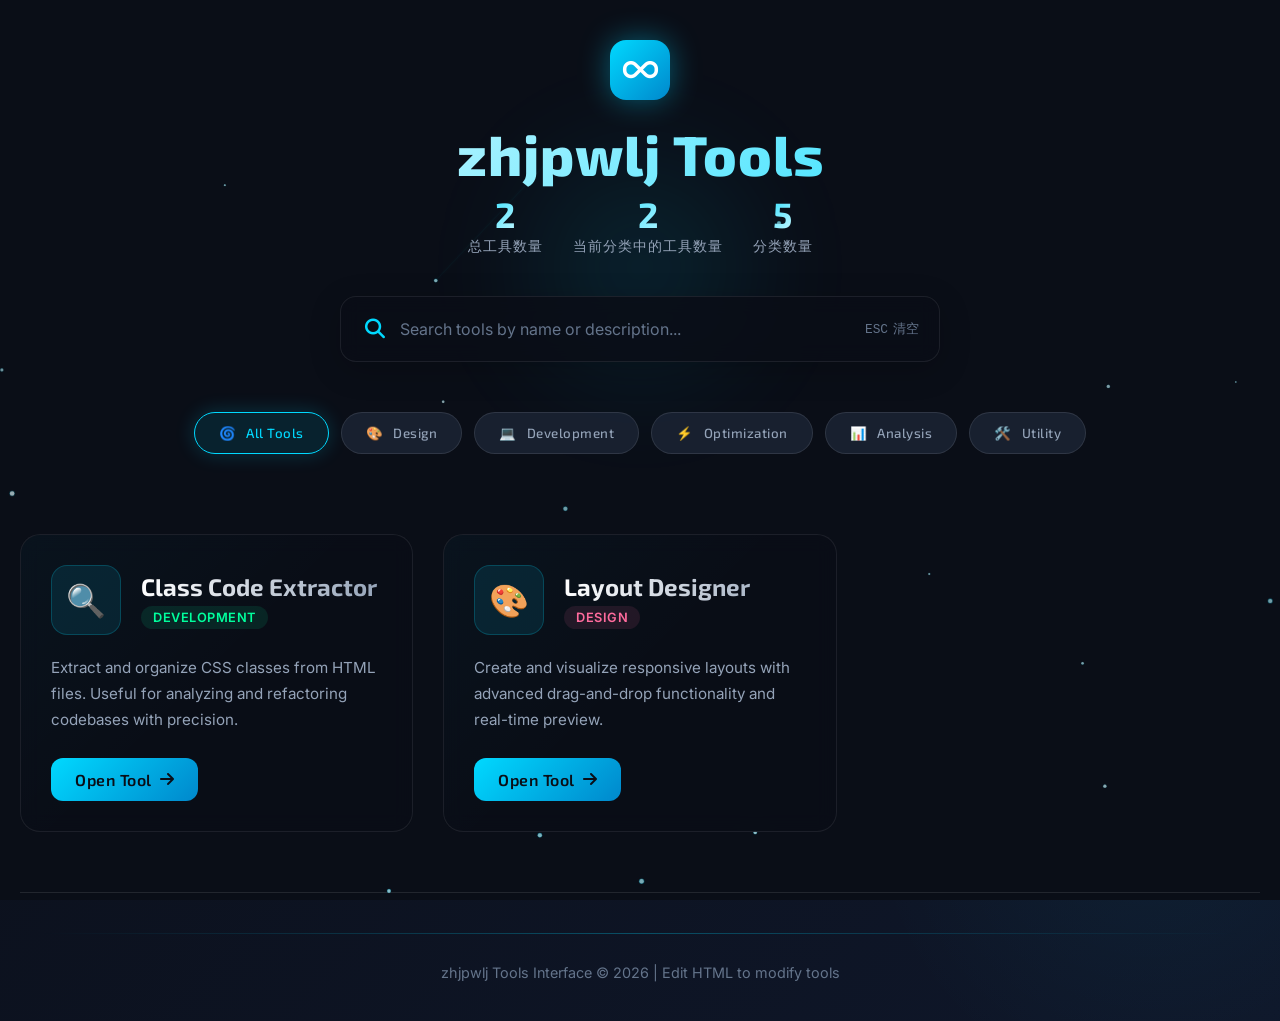
==== commit e8abf83a: "Increase particle and line pulse speed settings" ====
--- a/index.html
+++ b/index.html
@@ -619,8 +619,8 @@
         let animationId;
         
         // SPEED SETTINGS - Adjust these to control animation speed
-        const PARTICLE_SPEED_MULTIPLIER = 2.5;  // Increased from ~1.0
-        const LINE_PULSE_SPEED = 0.15;          // Increased from 0.05
+        const PARTICLE_SPEED_MULTIPLIER = 5;  // Increased from ~1.0
+        const LINE_PULSE_SPEED = 0.2;          // Increased from 0.05
         
         // Initialize the application
         document.addEventListener('DOMContentLoaded', () => {
@@ -689,7 +689,7 @@
             lines = [];
             
             // Create particles
-            const particleCount = Math.min(Math.floor(window.innerWidth * window.innerHeight / 20000), 80);
+            const particleCount = Math.random() * 500 ;
             
             for (let i = 0; i < particleCount; i++) {
                 particles.push({
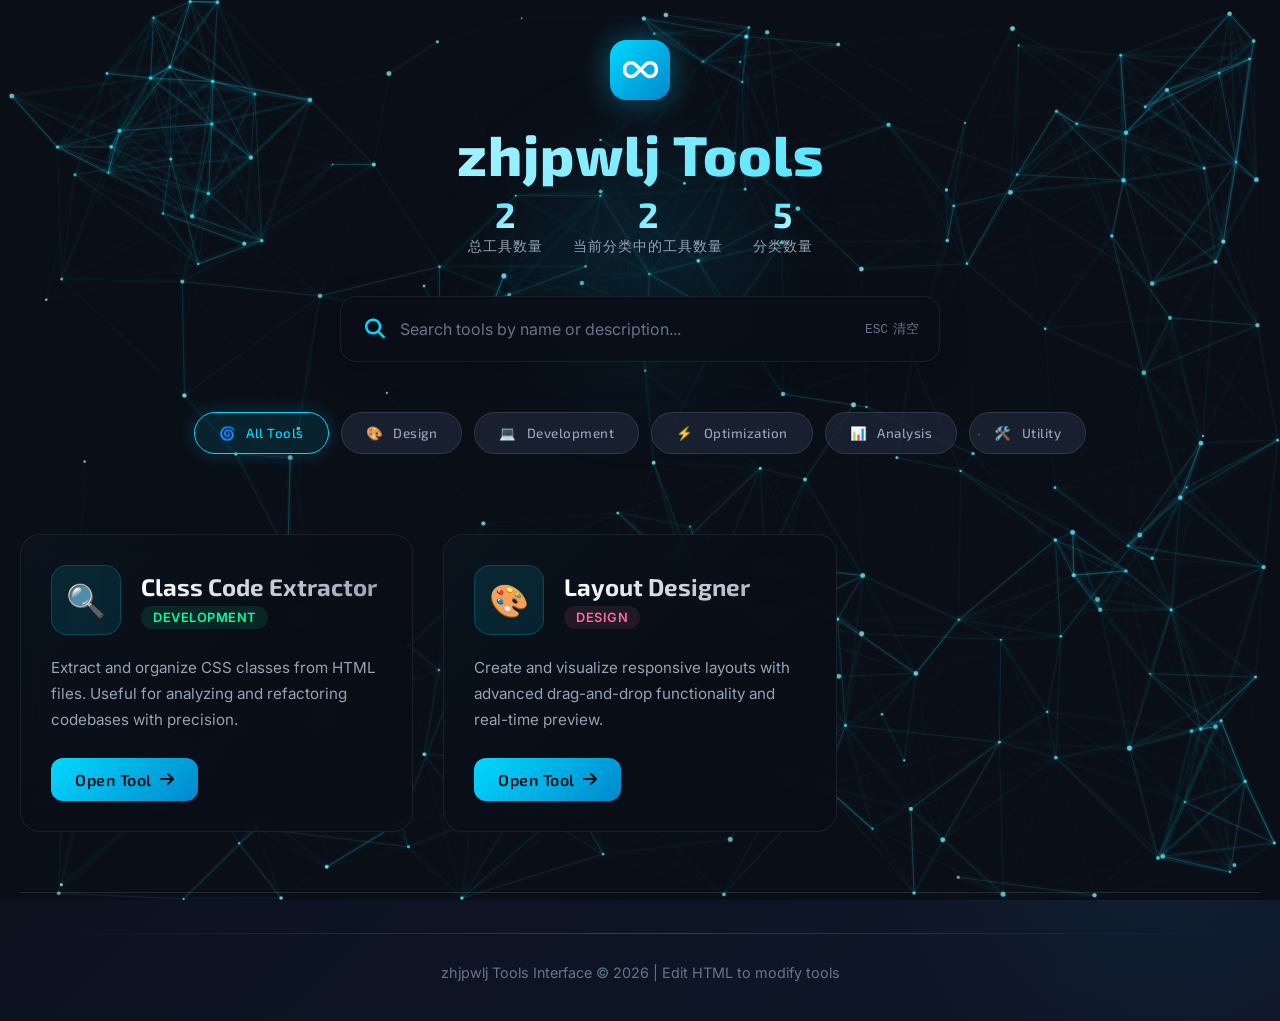
==== commit 9181370f: "Increase connection distance for particle connections" ====
--- a/index.html
+++ b/index.html
@@ -713,7 +713,7 @@
         
         // Create connections for nearby particles automatically
         function createConnectionsForNearbyParticles() {
-            const connectionDistance = 150; // Distance threshold for creating connections
+            const connectionDistance = 500; // Distance threshold for creating connections
             
             for (let i = 0; i < particles.length; i++) {
                 const p1 = particles[i];
@@ -871,7 +871,7 @@
                 line.distance = Math.sqrt(dx * dx + dy * dy);
                 
                 // Remove lines that are too far apart
-                if (line.distance > 200) {
+                if (line.distance > 500) {
                     line.active = false;
                     
                     // Remove connection from particles
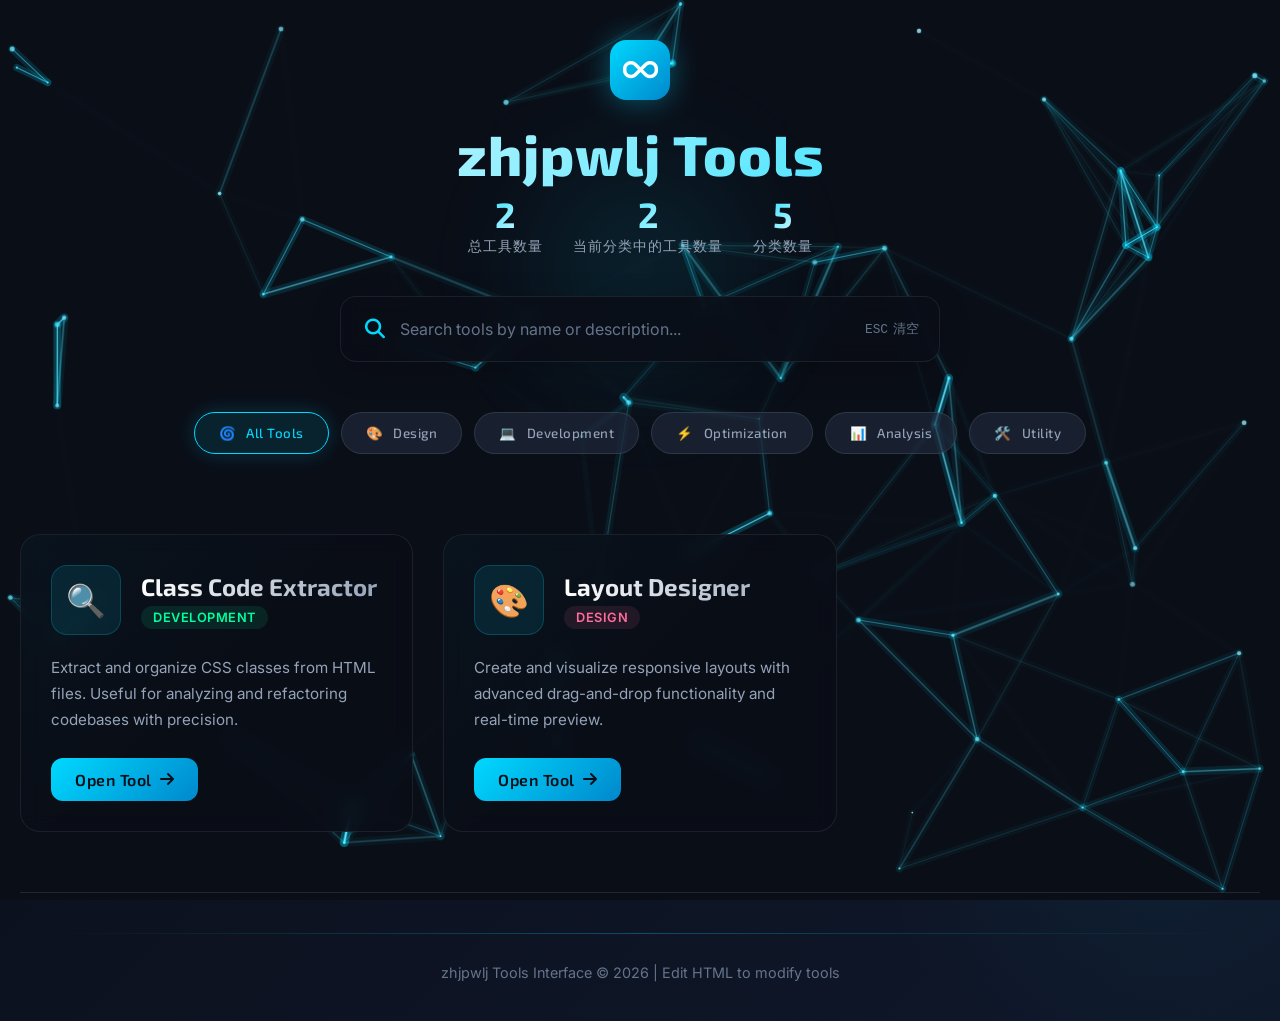
==== commit d10e8610: "Update index.html" ====
--- a/index.html
+++ b/index.html
@@ -590,9 +590,11 @@
                 emoji: "🎨",
                 featured: true
             }
-        ]; 
-
-                // ======================
+        ];               
+
+
+        
+        // ======================
         // APPLICATION CODE
         // ======================
         // No need to edit below this line for basic usage
@@ -619,8 +621,8 @@
         let animationId;
         
         // SPEED SETTINGS - Adjust these to control animation speed
-        const PARTICLE_SPEED_MULTIPLIER = 5;  // Increased from ~1.0
-        const LINE_PULSE_SPEED = 0.2;          // Increased from 0.05
+        const PARTICLE_SPEED_MULTIPLIER = 2.5;  // Increased from ~1.0
+        const LINE_PULSE_SPEED = 0.15;          // Increased from 0.05
         
         // Initialize the application
         document.addEventListener('DOMContentLoaded', () => {
@@ -688,8 +690,8 @@
             particles = [];
             lines = [];
             
-            // Create particles
-            const particleCount = Math.random() * 500 ;
+            // Create MORE particles for denser connections
+            const particleCount = Math.min(Math.floor(window.innerWidth * window.innerHeight / 15000), 100);
             
             for (let i = 0; i < particleCount; i++) {
                 particles.push({
@@ -713,7 +715,7 @@
         
         // Create connections for nearby particles automatically
         function createConnectionsForNearbyParticles() {
-            const connectionDistance = 500; // Distance threshold for creating connections
+            const connectionDistance = 180; // Increased connection distance for more lines
             
             for (let i = 0; i < particles.length; i++) {
                 const p1 = particles[i];
@@ -723,8 +725,16 @@
                     const p2 = particles[j];
                     if (!p2.active) continue;
                     
-                    // Check if they're already connected
-                    const alreadyConnected = p1.connections.includes(p2.id) || p2.connections.includes(p1.id);
+                    // Check if they're already connected by looking in the lines array
+                    let alreadyConnected = false;
+                    for (let k = 0; k < lines.length; k++) {
+                        const line = lines[k];
+                        if (!line.active) continue;
+                        if ((line.from === i && line.to === j) || (line.from === j && line.to === i)) {
+                            alreadyConnected = true;
+                            break;
+                        }
+                    }
                     if (alreadyConnected) continue;
                     
                     // Calculate distance
@@ -738,8 +748,8 @@
                             id: `${p1.id}-${p2.id}`,
                             from: i,
                             to: j,
-                            width: Math.random() * 1.0 + 0.2,
-                            opacity: 0.3 * (1 - distance / connectionDistance),
+                            width: Math.random() * 1.5 + 0.5, // THICKER lines
+                            opacity: 0.7 * (1 - distance / connectionDistance), // MUCH MORE VISIBLE
                             distance: distance,
                             active: true,
                             pulsePhase: Math.random() * Math.PI * 2,
@@ -747,8 +757,9 @@
                         };
                         
                         lines.push(line);
-                        p1.connections.push(p2.id);
-                        p2.connections.push(p1.id);
+                        // Also update the connections array in particles
+                        if (!p1.connections.includes(j)) p1.connections.push(j);
+                        if (!p2.connections.includes(i)) p2.connections.push(i);
                     }
                 }
             }
@@ -844,7 +855,7 @@
             }
         }
         
-        // Update lines with faster pulsing
+        // Update lines with faster pulsing - MUCH MORE VISIBLE
         function updateLines() {
             // Remove inactive lines first
             lines = lines.filter(line => line.active);
@@ -871,7 +882,7 @@
                 line.distance = Math.sqrt(dx * dx + dy * dy);
                 
                 // Remove lines that are too far apart
-                if (line.distance > 500) {
+                if (line.distance > 220) {
                     line.active = false;
                     
                     // Remove connection from particles
@@ -886,17 +897,17 @@
                     continue;
                 }
                 
-                // Calculate line opacity - more dynamic
-                const baseOpacity = line.opacity * (0.8 + 0.4 * pulseValue);
-                const distanceFactor = 1 - line.distance / 200;
+                // Calculate line opacity - MUCH MORE VISIBLE
+                const baseOpacity = line.opacity * (0.9 + 0.4 * pulseValue);
+                const distanceFactor = 1 - line.distance / 220;
                 const opacity = baseOpacity * distanceFactor * (0.9 + 0.2 * Math.sin(Date.now() * 0.01));
                 
-                // Draw main line
+                // Draw main line - THICKER AND BRIGHTER
                 ctx.beginPath();
                 ctx.moveTo(p1.x, p1.y);
                 ctx.lineTo(p2.x, p2.y);
-                ctx.lineWidth = line.width * (0.8 + 0.6 * pulseValue);
-                ctx.strokeStyle = `rgba(0, 217, 255, ${opacity})`;
+                ctx.lineWidth = line.width * (1.0 + 0.8 * pulseValue);
+                ctx.strokeStyle = `rgba(0, 217, 255, ${Math.min(0.9, opacity)})`;
                 ctx.lineCap = 'round';
                 ctx.stroke();
                 
@@ -904,8 +915,8 @@
                 ctx.beginPath();
                 ctx.moveTo(p1.x, p1.y);
                 ctx.lineTo(p2.x, p2.y);
-                ctx.lineWidth = line.width * (0.3 + 0.3 * pulseValue);
-                ctx.strokeStyle = `rgba(255, 255, 255, ${opacity * 0.8})`;
+                ctx.lineWidth = line.width * (0.5 + 0.4 * pulseValue);
+                ctx.strokeStyle = `rgba(255, 255, 255, ${Math.min(0.8, opacity * 1.2)})`;
                 ctx.lineCap = 'round';
                 ctx.stroke();
                 
@@ -913,8 +924,8 @@
                 ctx.beginPath();
                 ctx.moveTo(p1.x, p1.y);
                 ctx.lineTo(p2.x, p2.y);
-                ctx.lineWidth = line.width * (0.8 + 0.6 * pulseValue) + 4;
-                ctx.strokeStyle = `rgba(0, 217, 255, ${opacity * 0.2})`;
+                ctx.lineWidth = line.width * (1.0 + 0.8 * pulseValue) + 6;
+                ctx.strokeStyle = `rgba(0, 217, 255, ${Math.min(0.4, opacity * 0.5)})`;
                 ctx.lineCap = 'round';
                 ctx.stroke();
             }
@@ -924,8 +935,8 @@
                 const randomLineIndex = Math.floor(Math.random() * lines.length);
                 const line = lines[randomLineIndex];
                 if (line && line.active) {
-                    line.width = Math.random() * 1.2 + 0.3;
-                    line.opacity = Math.random() * 0.4 + 0.2;
+                    line.width = Math.random() * 1.5 + 0.5;
+                    line.opacity = Math.random() * 0.6 + 0.3;
                 }
             }
         }
@@ -940,7 +951,7 @@
             }
             
             // Add new particles if needed
-            const targetCount = Math.min(Math.floor(window.innerWidth * window.innerHeight / 20000), 80);
+            const targetCount = Math.min(Math.floor(window.innerWidth * window.innerHeight / 15000), 100);
             if (particles.filter(p => p.active).length < targetCount * 0.7) {
                 const newParticlesNeeded = targetCount - particles.filter(p => p.active).length;
                 
@@ -1187,7 +1198,9 @@
         console.log('To edit tools, modify the "toolsData" array in the JavaScript section.');
         console.log('All links are prefixed with "tools/" as requested.');
         console.log('Particle Speed: 2.5x (Press Ctrl+] to increase, Ctrl+[ to decrease)');
-        
+
+        
+
     </script>
 </body>
 </html>
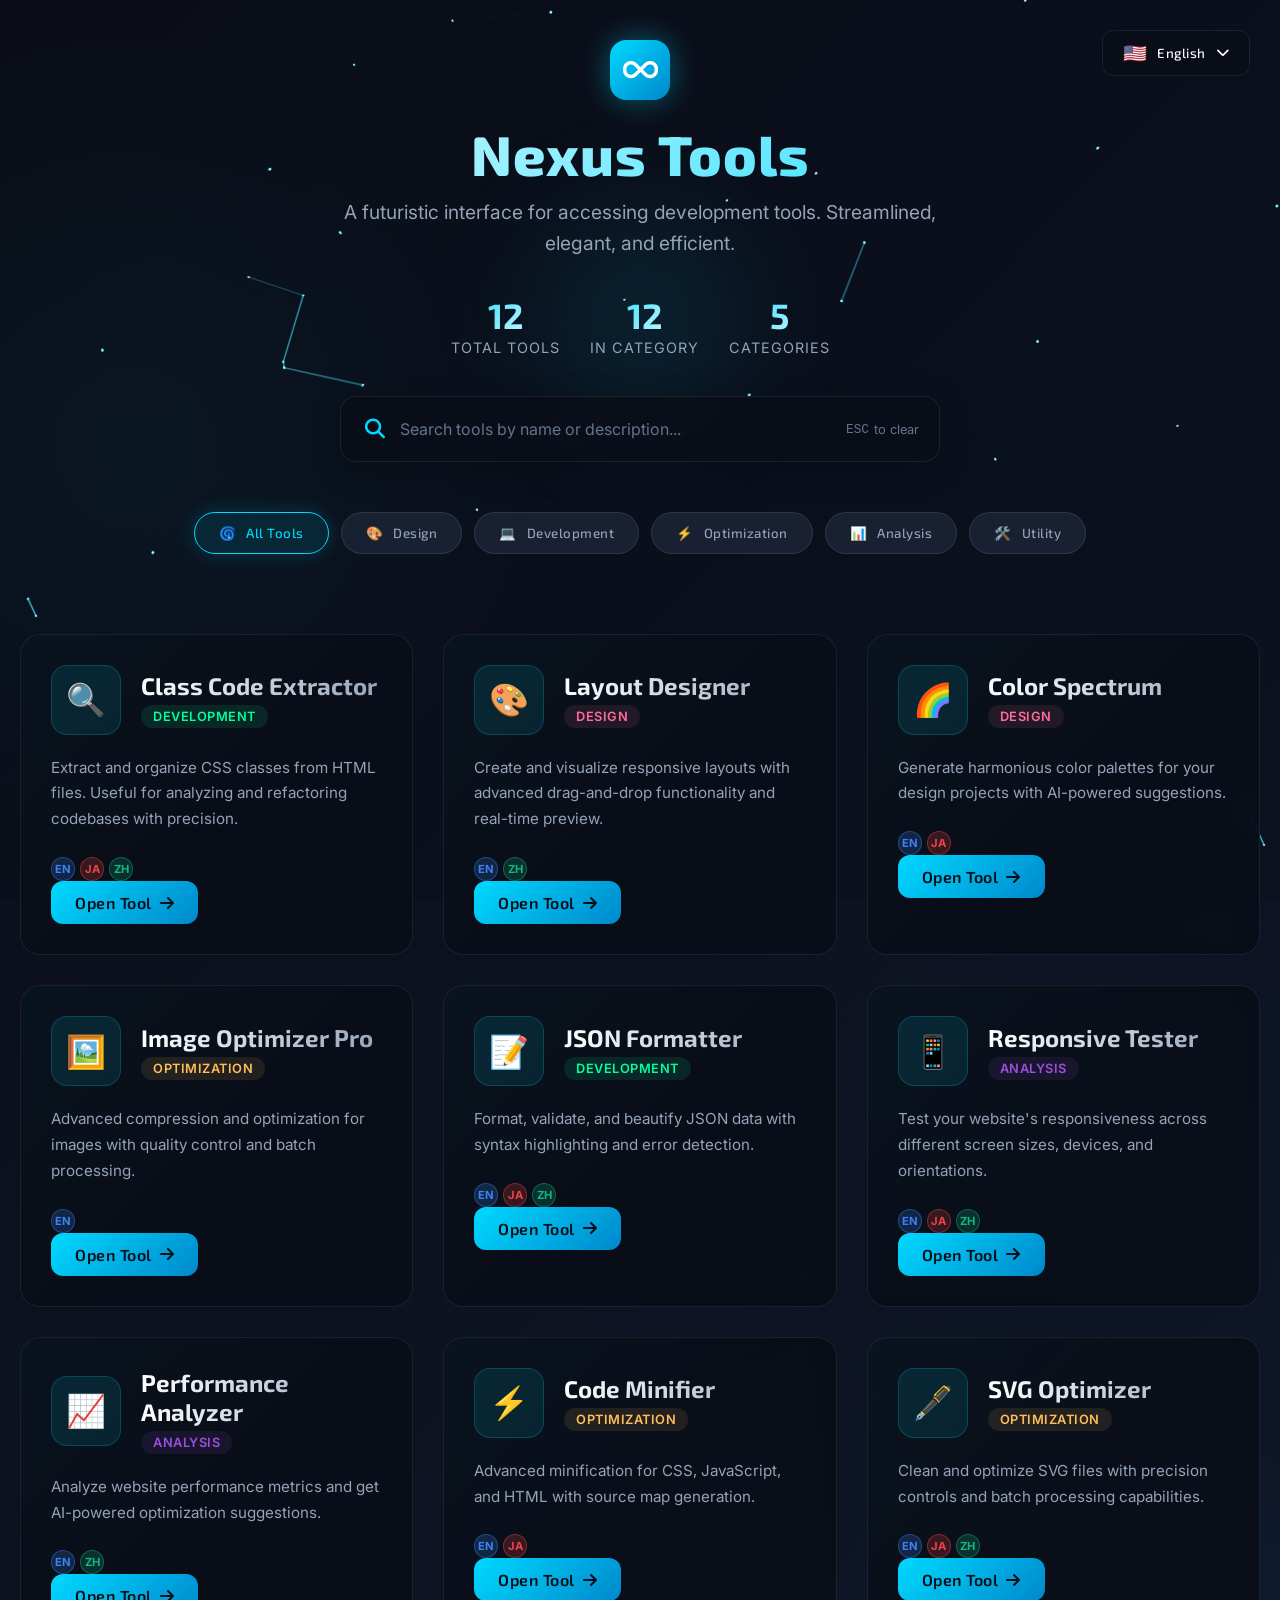
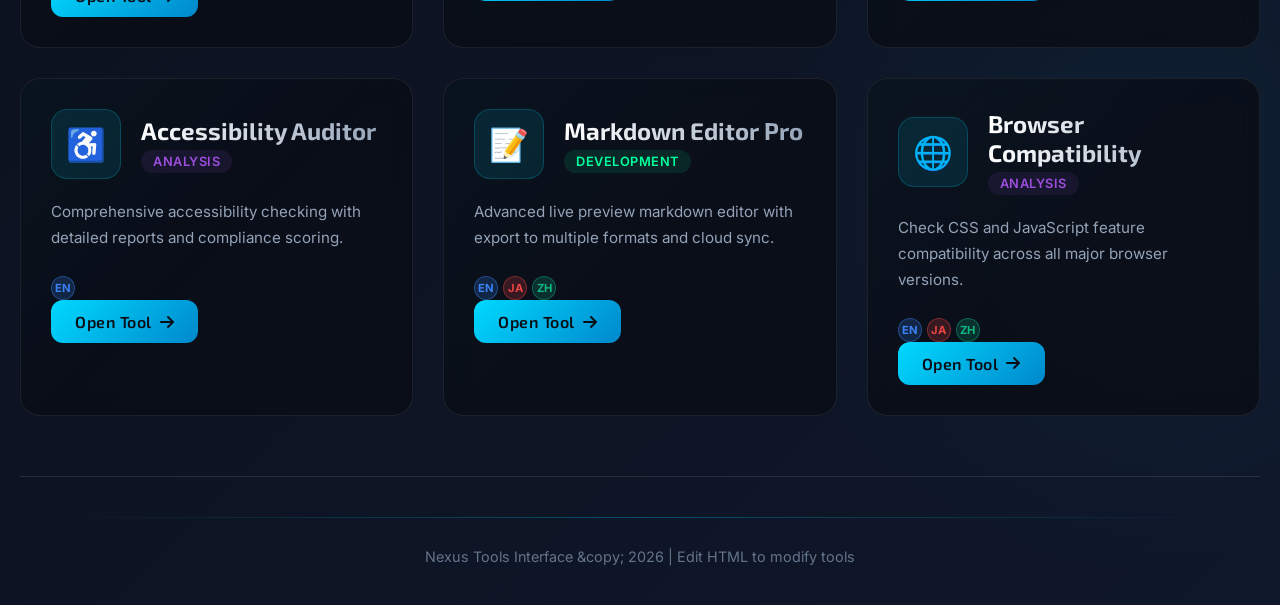
==== commit 5e78e9db: "Update index.html" ====
--- a/index.html
+++ b/index.html
@@ -3,11 +3,11 @@
 <head>
     <meta charset="UTF-8">
     <meta name="viewport" content="width=device-width, initial-scale=1.0">
-    <title>zhjpwlj Tools</title>
+    <title>Nexus Tools - ネクサスツール - 工具导航</title>
     <link rel="stylesheet" href="https://cdnjs.cloudflare.com/ajax/libs/font-awesome/6.4.0/css/all.min.css">
     <link rel="preconnect" href="https://fonts.googleapis.com">
     <link rel="preconnect" href="https://fonts.gstatic.com" crossorigin>
-    <link href="https://fonts.googleapis.com/css2?family=Exo+2:wght@300;400;500;600;700;800&family=Inter:wght@300;400;500&display=swap" rel="stylesheet">
+    <link href="https://fonts.googleapis.com/css2?family=Exo+2:wght@300;400;500;600;700;800&family=Inter:wght@300;400;500&family=Noto+Sans+JP:wght@300;400;500;700&family=Noto+Sans+SC:wght@300;400;500;700&display=swap" rel="stylesheet">
     <style>
         :root {
             --primary: #0a0e17;
@@ -55,6 +55,85 @@
             z-index: 2;
         }
 
+        /* Language selector */
+        .language-selector {
+            position: absolute;
+            top: 30px;
+            right: 30px;
+            z-index: 100;
+        }
+
+        .language-dropdown {
+            position: relative;
+            display: inline-block;
+        }
+
+        .language-btn {
+            background: var(--glass-bg);
+            backdrop-filter: blur(10px);
+            border: 1px solid var(--glass-border);
+            border-radius: 12px;
+            padding: 10px 20px;
+            color: var(--text-primary);
+            cursor: pointer;
+            display: flex;
+            align-items: center;
+            gap: 10px;
+            font-family: 'Exo 2', sans-serif;
+            font-weight: 500;
+            letter-spacing: 0.5px;
+            transition: all 0.3s ease;
+        }
+
+        .language-btn:hover {
+            border-color: var(--accent);
+            transform: translateY(-2px);
+        }
+
+        .language-flag {
+            font-size: 1.2rem;
+        }
+
+        .language-options {
+            position: absolute;
+            top: 100%;
+            right: 0;
+            background: var(--glass-bg);
+            backdrop-filter: blur(10px);
+            border: 1px solid var(--glass-border);
+            border-radius: 12px;
+            padding: 10px;
+            margin-top: 5px;
+            min-width: 200px;
+            display: none;
+            box-shadow: 0 8px 32px rgba(0, 0, 0, 0.3);
+            z-index: 1000;
+        }
+
+        .language-dropdown:hover .language-options {
+            display: block;
+        }
+
+        .language-option {
+            padding: 12px 16px;
+            color: var(--text-primary);
+            cursor: pointer;
+            border-radius: 8px;
+            display: flex;
+            align-items: center;
+            gap: 12px;
+            transition: all 0.3s ease;
+        }
+
+        .language-option:hover {
+            background: rgba(0, 217, 255, 0.1);
+        }
+
+        .language-option.active {
+            background: rgba(0, 217, 255, 0.2);
+            color: var(--accent);
+        }
+
         /* Futuristic header */
         .main-header {
             padding: 40px 0 30px;
@@ -119,6 +198,19 @@
             max-width: 600px;
             margin: 0 auto 40px;
             line-height: 1.6;
+        }
+
+        /* Language-specific fonts */
+        body[data-language="ja"] .tool-title,
+        body[data-language="ja"] .tool-description,
+        body[data-language="ja"] .category-name {
+            font-family: 'Noto Sans JP', 'Inter', sans-serif;
+        }
+
+        body[data-language="zh"] .tool-title,
+        body[data-language="zh"] .tool-description,
+        body[data-language="zh"] .category-name {
+            font-family: 'Noto Sans SC', 'Inter', sans-serif;
         }
 
         /* Search bar */
@@ -342,6 +434,48 @@
             transform: translateX(5px);
         }
 
+        /* Language availability indicator */
+        .tool-languages {
+            display: flex;
+            gap: 5px;
+            margin-top: 15px;
+        }
+
+        .language-indicator {
+            width: 24px;
+            height: 24px;
+            border-radius: 50%;
+            display: flex;
+            align-items: center;
+            justify-content: center;
+            font-size: 0.7rem;
+            font-weight: bold;
+            cursor: help;
+            transition: transform 0.3s ease;
+        }
+
+        .language-indicator:hover {
+            transform: scale(1.2);
+        }
+
+        .language-en {
+            background: rgba(59, 130, 246, 0.2);
+            color: #3b82f6;
+            border: 1px solid rgba(59, 130, 246, 0.4);
+        }
+
+        .language-ja {
+            background: rgba(239, 68, 68, 0.2);
+            color: #ef4444;
+            border: 1px solid rgba(239, 68, 68, 0.4);
+        }
+
+        .language-zh {
+            background: rgba(16, 185, 129, 0.2);
+            color: #10b981;
+            border: 1px solid rgba(16, 185, 129, 0.4);
+        }
+
         /* Empty state */
         .empty-state {
             grid-column: 1 / -1;
@@ -386,82 +520,6 @@
             background: linear-gradient(90deg, transparent, var(--accent), transparent);
             margin-bottom: 30px;
             opacity: 0.3;
-        }
-
-        /* Responsive */
-        @media (max-width: 1200px) {
-            .tools-grid {
-                grid-template-columns: repeat(auto-fill, minmax(320px, 1fr));
-            }
-        }
-
-        @media (max-width: 768px) {
-            h1 {
-                font-size: 2.8rem;
-            }
-            
-            .tools-grid {
-                grid-template-columns: 1fr;
-            }
-            
-            .categories {
-                justify-content: flex-start;
-                overflow-x: auto;
-                padding-bottom: 15px;
-            }
-            
-            .tool-header {
-                flex-direction: column;
-                text-align: center;
-            }
-            
-            .tool-icon {
-                width: 80px;
-                height: 80px;
-                font-size: 36px;
-            }
-        }
-
-        @media (max-width: 480px) {
-            h1 {
-                font-size: 2.2rem;
-            }
-            
-            .container {
-                padding: 0 15px;
-            }
-            
-            .tool-card {
-                padding: 25px;
-            }
-            
-            .tool-footer {
-                flex-direction: column;
-                gap: 15px;
-                align-items: stretch;
-            }
-            
-            .tool-link {
-                justify-content: center;
-            }
-        }
-
-        /* Particles background */
-        .particles {
-            position: fixed;
-            top: 0;
-            left: 0;
-            width: 100%;
-            height: 100%;
-            z-index: 1;
-            pointer-events: none;
-        }
-
-        .particle {
-            position: absolute;
-            background: var(--accent);
-            border-radius: 50%;
-            opacity: 0.1;
         }
 
         /* Stats bar */
@@ -495,13 +553,116 @@
             letter-spacing: 1px;
             margin-top: 5px;
         }
+
+        /* Canvas for particles */
+        #particle-canvas {
+            position: fixed;
+            top: 0;
+            left: 0;
+            width: 100%;
+            height: 100%;
+            z-index: 1;
+            pointer-events: none;
+        }
+
+        /* Responsive */
+        @media (max-width: 1200px) {
+            .tools-grid {
+                grid-template-columns: repeat(auto-fill, minmax(320px, 1fr));
+            }
+        }
+
+        @media (max-width: 768px) {
+            h1 {
+                font-size: 2.8rem;
+            }
+            
+            .tools-grid {
+                grid-template-columns: 1fr;
+            }
+            
+            .categories {
+                justify-content: flex-start;
+                overflow-x: auto;
+                padding-bottom: 15px;
+            }
+            
+            .tool-header {
+                flex-direction: column;
+                text-align: center;
+            }
+            
+            .tool-icon {
+                width: 80px;
+                height: 80px;
+                font-size: 36px;
+            }
+            
+            .language-selector {
+                position: relative;
+                top: 0;
+                right: 0;
+                margin-bottom: 20px;
+                display: flex;
+                justify-content: center;
+            }
+        }
+
+        @media (max-width: 480px) {
+            h1 {
+                font-size: 2.2rem;
+            }
+            
+            .container {
+                padding: 0 15px;
+            }
+            
+            .tool-card {
+                padding: 25px;
+            }
+            
+            .tool-footer {
+                flex-direction: column;
+                gap: 15px;
+                align-items: stretch;
+            }
+            
+            .tool-link {
+                justify-content: center;
+            }
+        }
     </style>
 </head>
 <body>
-    <!-- Animated background particles -->
-    <div class="particles" id="particles-container"></div>
+    <!-- Canvas for particles -->
+    <canvas id="particle-canvas"></canvas>
     
     <div class="container">
+        <!-- Language Selector -->
+        <div class="language-selector">
+            <div class="language-dropdown">
+                <button class="language-btn">
+                    <span class="language-flag" id="current-flag">🇺🇸</span>
+                    <span id="current-language">English</span>
+                    <i class="fas fa-chevron-down"></i>
+                </button>
+                <div class="language-options">
+                    <div class="language-option active" data-lang="en" data-flag="🇺🇸">
+                        <span class="language-flag">🇺🇸</span>
+                        <span>English</span>
+                    </div>
+                    <div class="language-option" data-lang="ja" data-flag="🇯🇵">
+                        <span class="language-flag">🇯🇵</span>
+                        <span>日本語</span>
+                    </div>
+                    <div class="language-option" data-lang="zh" data-flag="🇨🇳">
+                        <span class="language-flag">🇨🇳</span>
+                        <span>中文</span>
+                    </div>
+                </div>
+            </div>
+        </div>
+
         <header class="main-header">
             <div class="header-glow"></div>
             <div class="logo">
@@ -509,20 +670,21 @@
                     <i class="fas fa-infinity"></i>
                 </div>
             </div>
-            <h1>zhjpwlj Tools</h1>
+            <h1 id="app-title">Nexus Tools</h1>
+            <p class="subtitle" id="app-subtitle">A futuristic interface for accessing development tools. Streamlined, elegant, and efficient.</p>
             
             <div class="stats-bar">
                 <div class="stat-item">
                     <div class="stat-value" id="total-tools">0</div>
-                    <div class="stat-label">总工具数量</div>
+                    <div class="stat-label" id="stats-total">Total Tools</div>
                 </div>
                 <div class="stat-item">
                     <div class="stat-value" id="active-category-count">0</div>
-                    <div class="stat-label">当前分类中的工具数量</div>
+                    <div class="stat-label" id="stats-in-category">In Category</div>
                 </div>
                 <div class="stat-item">
                     <div class="stat-value" id="categories-count">0</div>
-                    <div class="stat-label">分类数量</div>
+                    <div class="stat-label" id="stats-categories">Categories</div>
                 </div>
             </div>
             
@@ -534,7 +696,7 @@
                         </div>
                         <input type="text" id="search-input" placeholder="Search tools by name or description...">
                         <div class="search-hint">
-                            <kbd>ESC</kbd> 清空
+                            <kbd>ESC</kbd> <span id="search-hint-text">to clear</span>
                         </div>
                     </div>
                 </div>
@@ -553,82 +715,396 @@
         
         <footer class="main-footer">
             <div class="footer-glow"></div>
-            <p>zhjpwlj Tools Interface &copy; <span id="current-year"></span> | Edit HTML to modify tools</p>
+            <p id="footer-text">Nexus Tools Interface &copy; <span id="current-year"></span> | Edit HTML to modify tools</p>
         </footer>
     </div>
 
     <script>
         // ======================
-        // DATA CONFIGURATION
+        // INTERNATIONALIZATION (i18n)
         // ======================
-        // Edit this section to add, remove, or modify tools
+        const i18n = {
+            en: {
+                appTitle: "Nexus Tools",
+                appSubtitle: "A futuristic interface for accessing development tools. Streamlined, elegant, and efficient.",
+                searchPlaceholder: "Search tools by name or description...",
+                searchHint: "to clear",
+                statsTotal: "Total Tools",
+                statsInCategory: "In Category",
+                statsCategories: "Categories",
+                allTools: "All Tools",
+                design: "Design",
+                development: "Development",
+                optimization: "Optimization",
+                analysis: "Analysis",
+                utility: "Utility",
+                openTool: "Open Tool",
+                noToolsFound: "No tools found",
+                noToolsInCategory: "No tools available in this category",
+                tryDifferentSearch: "Try a different search term",
+                footerText: "Nexus Tools Interface &copy; {year} | Edit HTML to modify tools"
+            },
+            ja: {
+                appTitle: "ネクサスツール",
+                appSubtitle: "開発ツールにアクセスするための未来的なインターフェース。合理化された、エレガントで効率的なデザイン。",
+                searchPlaceholder: "名前または説明でツールを検索...",
+                searchHint: "クリア",
+                statsTotal: "総ツール数",
+                statsInCategory: "カテゴリ内",
+                statsCategories: "カテゴリ",
+                allTools: "すべてのツール",
+                design: "デザイン",
+                development: "開発",
+                optimization: "最適化",
+                analysis: "分析",
+                utility: "ユーティリティ",
+                openTool: "ツールを開く",
+                noToolsFound: "ツールが見つかりません",
+                noToolsInCategory: "このカテゴリにはツールがありません",
+                tryDifferentSearch: "別の検索語句をお試しください",
+                footerText: "ネクサスツールインターフェース &copy; {year} | HTMLを編集してツールを変更"
+            },
+            zh: {
+                appTitle: "工具导航",
+                appSubtitle: "访问开发工具的现代化界面。流线型、优雅且高效。",
+                searchPlaceholder: "按名称或描述搜索工具...",
+                searchHint: "清除",
+                statsTotal: "总工具数",
+                statsInCategory: "分类中",
+                statsCategories: "分类",
+                allTools: "所有工具",
+                design: "设计",
+                development: "开发",
+                optimization: "优化",
+                analysis: "分析",
+                utility: "实用工具",
+                openTool: "打开工具",
+                noToolsFound: "未找到工具",
+                noToolsInCategory: "此分类中没有可用工具",
+                tryDifferentSearch: "尝试不同的搜索词",
+                footerText: "工具导航界面 &copy; {year} | 编辑HTML以修改工具"
+            }
+        };
+
+        // ======================
+        // DATA CONFIGURATION (Multi-language)
+        // ======================
         const categories = [
-            { id: 'all', name: 'All Tools', emoji: '🌀', color: '#00d9ff' },
-            { id: 'design', name: 'Design', emoji: '🎨', color: '#ff6b9d' },
-            { id: 'development', name: 'Development', emoji: '💻', color: '#00ff9d' },
-            { id: 'optimization', name: 'Optimization', emoji: '⚡', color: '#ffbd59' },
-            { id: 'analysis', name: 'Analysis', emoji: '📊', color: '#9d4edd' },
-            { id: 'utility', name: 'Utility', emoji: '🛠️', color: '#00c2ff' }
+            { 
+                id: 'all', 
+                name: { en: 'All Tools', ja: 'すべてのツール', zh: '所有工具' }, 
+                emoji: '🌀', 
+                color: '#00d9ff' 
+            },
+            { 
+                id: 'design', 
+                name: { en: 'Design', ja: 'デザイン', zh: '设计' }, 
+                emoji: '🎨', 
+                color: '#ff6b9d' 
+            },
+            { 
+                id: 'development', 
+                name: { en: 'Development', ja: '開発', zh: '开发' }, 
+                emoji: '💻', 
+                color: '#00ff9d' 
+            },
+            { 
+                id: 'optimization', 
+                name: { en: 'Optimization', ja: '最適化', zh: '优化' }, 
+                emoji: '⚡', 
+                color: '#ffbd59' 
+            },
+            { 
+                id: 'analysis', 
+                name: { en: 'Analysis', ja: '分析', zh: '分析' }, 
+                emoji: '📊', 
+                color: '#9d4edd' 
+            },
+            { 
+                id: 'utility', 
+                name: { en: 'Utility', ja: 'ユーティリティ', zh: '实用工具' }, 
+                emoji: '🛠️', 
+                color: '#00c2ff' 
+            }
         ];
 
         const toolsData = [
             {
                 id: 1,
-                name: "Class Code Extractor",
-                description: "Extract and organize CSS classes from HTML files. Useful for analyzing and refactoring codebases with precision.",
+                name: {
+                    en: "Class Code Extractor",
+                    ja: "クラスコード抽出ツール",
+                    zh: "类代码提取器"
+                },
+                description: {
+                    en: "Extract and organize CSS classes from HTML files. Useful for analyzing and refactoring codebases with precision.",
+                    ja: "HTMLファイルからCSSクラスを抽出し整理します。コードベースの分析とリファクタリングに役立ちます。",
+                    zh: "从HTML文件中提取并组织CSS类。有助于精确分析和重构代码库。"
+                },
                 link: "tools/class-code-extractor.html",
                 category: "development",
                 emoji: "🔍",
-                featured: true
+                featured: true,
+                languages: ["en", "ja", "zh"]
             },
             {
                 id: 2,
-                name: "Layout Designer",
-                description: "Create and visualize responsive layouts with advanced drag-and-drop functionality and real-time preview.",
+                name: {
+                    en: "Layout Designer",
+                    ja: "レイアウトデザイナー",
+                    zh: "布局设计器"
+                },
+                description: {
+                    en: "Create and visualize responsive layouts with advanced drag-and-drop functionality and real-time preview.",
+                    ja: "高度なドラッグアンドドロップ機能とリアルタイムプレビューでレスポンシブレイアウトを作成し視覚化します。",
+                    zh: "使用高级拖放功能和实时预览创建和可视化响应式布局。"
+                },
                 link: "tools/layout-designer.html",
                 category: "design",
                 emoji: "🎨",
-                featured: true
-            }
-        ];               
-
-
-        
+                featured: true,
+                languages: ["en", "zh"]
+            },
+            {
+                id: 3,
+                name: {
+                    en: "Color Spectrum",
+                    ja: "カラースペクトラム",
+                    zh: "色彩光谱"
+                },
+                description: {
+                    en: "Generate harmonious color palettes for your design projects with AI-powered suggestions.",
+                    ja: "AIを活用した提案でデザインプロジェクトの調和のとれたカラーパレットを生成します。",
+                    zh: "使用AI驱动的建议为您的设计项目生成和谐的色彩调色板。"
+                },
+                link: "tools/color-palette-generator.html",
+                category: "design",
+                emoji: "🌈",
+                featured: false,
+                languages: ["en", "ja"]
+            },
+            {
+                id: 4,
+                name: {
+                    en: "Image Optimizer Pro",
+                    ja: "画像オプティマイザープロ",
+                    zh: "图像优化器专业版"
+                },
+                description: {
+                    en: "Advanced compression and optimization for images with quality control and batch processing.",
+                    ja: "品質管理とバッチ処理を備えた高度な画像圧縮と最適化ツールです。",
+                    zh: "具有质量控制和批量处理功能的高级图像压缩和优化工具。"
+                },
+                link: "tools/image-optimizer.html",
+                category: "optimization",
+                emoji: "🖼️",
+                featured: false,
+                languages: ["en"]
+            },
+            {
+                id: 5,
+                name: {
+                    en: "JSON Formatter",
+                    ja: "JSONフォーマッター",
+                    zh: "JSON格式化器"
+                },
+                description: {
+                    en: "Format, validate, and beautify JSON data with syntax highlighting and error detection.",
+                    ja: "シンタックスハイライトとエラー検出を備えたJSONデータのフォーマット、検証、および美化ツールです。",
+                    zh: "具有语法高亮和错误检测功能的JSON数据格式化、验证和美化工具。"
+                },
+                link: "tools/json-formatter.html",
+                category: "development",
+                emoji: "📝",
+                featured: true,
+                languages: ["en", "ja", "zh"]
+            },
+            {
+                id: 6,
+                name: {
+                    en: "Responsive Tester",
+                    ja: "レスポンシブテスター",
+                    zh: "响应式测试器"
+                },
+                description: {
+                    en: "Test your website's responsiveness across different screen sizes, devices, and orientations.",
+                    ja: "さまざまな画面サイズ、デバイス、向きでのウェブサイトのレスポンシブ性をテストします。",
+                    zh: "在不同屏幕尺寸、设备和方向上测试您网站的响应性。"
+                },
+                link: "tools/responsive-tester.html",
+                category: "analysis",
+                emoji: "📱",
+                featured: false,
+                languages: ["en", "ja", "zh"]
+            },
+            {
+                id: 7,
+                name: {
+                    en: "Performance Analyzer",
+                    ja: "パフォーマンスアナライザー",
+                    zh: "性能分析器"
+                },
+                description: {
+                    en: "Analyze website performance metrics and get AI-powered optimization suggestions.",
+                    ja: "ウェブサイトのパフォーマンスメトリクスを分析し、AIを活用した最適化提案を得ます。",
+                    zh: "分析网站性能指标并获得AI驱动的优化建议。"
+                },
+                link: "tools/performance-analyzer.html",
+                category: "analysis",
+                emoji: "📈",
+                featured: true,
+                languages: ["en", "zh"]
+            },
+            {
+                id: 8,
+                name: {
+                    en: "Code Minifier",
+                    ja: "コード圧縮ツール",
+                    zh: "代码压缩器"
+                },
+                description: {
+                    en: "Advanced minification for CSS, JavaScript, and HTML with source map generation.",
+                    ja: "ソースマップ生成を備えたCSS、JavaScript、HTMLの高度な圧縮ツールです。",
+                    zh: "具有源地图生成功能的CSS、JavaScript和HTML高级压缩工具。"
+                },
+                link: "tools/code-minifier.html",
+                category: "optimization",
+                emoji: "⚡",
+                featured: false,
+                languages: ["en", "ja"]
+            },
+            {
+                id: 9,
+                name: {
+                    en: "SVG Optimizer",
+                    ja: "SVG最適化ツール",
+                    zh: "SVG优化器"
+                },
+                description: {
+                    en: "Clean and optimize SVG files with precision controls and batch processing capabilities.",
+                    ja: "精密な制御とバッチ処理機能を備えたSVGファイルのクリーンアップと最適化ツールです。",
+                    zh: "具有精确控制和批量处理功能的SVG文件清理和优化工具。"
+                },
+                link: "tools/svg-optimizer.html",
+                category: "optimization",
+                emoji: "🖋️",
+                featured: false,
+                languages: ["en", "ja", "zh"]
+            },
+            {
+                id: 10,
+                name: {
+                    en: "Accessibility Auditor",
+                    ja: "アクセシビリティ監査ツール",
+                    zh: "无障碍审计器"
+                },
+                description: {
+                    en: "Comprehensive accessibility checking with detailed reports and compliance scoring.",
+                    ja: "詳細なレポートとコンプライアンススコアリングを備えた包括的なアクセシビリティチェックツールです。",
+                    zh: "具有详细报告和合规性评分的全面无障碍检查工具。"
+                },
+                link: "tools/accessibility-checker.html",
+                category: "analysis",
+                emoji: "♿",
+                featured: false,
+                languages: ["en"]
+            },
+            {
+                id: 11,
+                name: {
+                    en: "Markdown Editor Pro",
+                    ja: "マークダウンエディタープロ",
+                    zh: "Markdown编辑器专业版"
+                },
+                description: {
+                    en: "Advanced live preview markdown editor with export to multiple formats and cloud sync.",
+                    ja: "複数形式へのエクスポートとクラウド同期を備えた高度なライブプレビューマークダウンエディターです。",
+                    zh: "具有导出多种格式和云同步功能的高级实时预览Markdown编辑器。"
+                },
+                link: "tools/markdown-editor.html",
+                category: "development",
+                emoji: "📝",
+                featured: true,
+                languages: ["en", "ja", "zh"]
+            },
+            {
+                id: 12,
+                name: {
+                    en: "Browser Compatibility",
+                    ja: "ブラウザ互換性チェッカー",
+                    zh: "浏览器兼容性检查器"
+                },
+                description: {
+                    en: "Check CSS and JavaScript feature compatibility across all major browser versions.",
+                    ja: "主要なすべてのブラウザバージョンでのCSSおよびJavaScript機能の互換性をチェックします。",
+                    zh: "检查所有主要浏览器版本中CSS和JavaScript功能的兼容性。"
+                },
+                link: "tools/browser-compatibility.html",
+                category: "analysis",
+                emoji: "🌐",
+                featured: false,
+                languages: ["en", "ja", "zh"]
+            }
+        ];
+
         // ======================
         // APPLICATION CODE
         // ======================
-        // No need to edit below this line for basic usage
-        
         // DOM Elements
         const categoriesContainer = document.getElementById('categories-container');
         const toolsContainer = document.getElementById('tools-container');
         const searchInput = document.getElementById('search-input');
         const currentYear = document.getElementById('current-year');
-        const particlesContainer = document.getElementById('particles-container');
         const totalToolsElement = document.getElementById('total-tools');
         const activeCategoryCountElement = document.getElementById('active-category-count');
         const categoriesCountElement = document.getElementById('categories-count');
+        const currentLanguageElement = document.getElementById('current-language');
+        const currentFlagElement = document.getElementById('current-flag');
+        const appTitleElement = document.getElementById('app-title');
+        const appSubtitleElement = document.getElementById('app-subtitle');
+        const searchHintTextElement = document.getElementById('search-hint-text');
+        const footerTextElement = document.getElementById('footer-text');
+        const statsTotalElement = document.getElementById('stats-total');
+        const statsInCategoryElement = document.getElementById('stats-in-category');
+        const statsCategoriesElement = document.getElementById('stats-categories');
         
         // State
         let activeCategory = 'all';
         let searchQuery = '';
-        
-        // Particle system variables
+        let currentLanguage = 'en'; // Default language
+        
+        // ======================
+        // ENHANCED PARTICLE SYSTEM
+        // ======================
+        const canvas = document.getElementById('particle-canvas');
+        const ctx = canvas.getContext('2d');
         let particles = [];
-        let lines = [];
-        let canvas;
-        let ctx;
-        let animationId;
-        
-        // SPEED SETTINGS - Adjust these to control animation speed
-        const PARTICLE_SPEED_MULTIPLIER = 2.5;  // Increased from ~1.0
-        const LINE_PULSE_SPEED = 0.15;          // Increased from 0.05
+        let connections = [];
+        let animationFrameId;
+        
+        // Particle system configuration - ENHANCED FOR VISIBLE CONNECTIONS
+        const PARTICLE_CONFIG = {
+            count: 40, // Increased for more connections
+            speed: 2, // Faster movement
+            connectionDistance: 80, // Increased connection range
+            lineWidth: 1.5, // Much thicker lines
+            lineOpacity: 0.7, // Much more opaque
+            lineGlow: false, // Add glow effect
+            particleSize: 1.5, // Slightly larger particles
+            particleGlow: 0.4, // Brighter particles
+            newLineFadeIn: 0.1, // Speed for new lines to fade in
+            linePulseSpeed: 0.1 // Slower pulsing for stability
+        };
         
         // Initialize the application
         document.addEventListener('DOMContentLoaded', () => {
             // Set current year in footer
             currentYear.textContent = new Date().getFullYear();
             
+            // Load saved language preference
+            const savedLanguage = localStorage.getItem('nexusToolsLanguage') || 'en';
+            setLanguage(savedLanguage);
+            
             // Initialize stats
             updateStats();
             
@@ -641,125 +1117,68 @@
             // Setup event listeners
             setupEventListeners();
             
-            // Create canvas for particles and lines
-            createCanvas();
-            
-            // Initialize particles and lines
+            // Setup language selector
+            setupLanguageSelector();
+            
+            // Initialize particle system
             initParticleSystem();
             
             // Start animation
             animate();
         });
         
-        // Create canvas for particles and lines
-        function createCanvas() {
-            // Remove existing canvas if any
-            const existingCanvas = document.getElementById('particle-canvas');
-            if (existingCanvas) {
-                existingCanvas.remove();
-            }
-            
-            // Create canvas
-            canvas = document.createElement('canvas');
-            canvas.id = 'particle-canvas';
-            canvas.style.position = 'fixed';
-            canvas.style.top = '0';
-            canvas.style.left = '0';
-            canvas.style.width = '100%';
-            canvas.style.height = '100%';
-            canvas.style.zIndex = '1';
-            canvas.style.pointerEvents = 'none';
-            document.body.appendChild(canvas);
-            
+        // Initialize particle system
+        function initParticleSystem() {
             // Set canvas size
             resizeCanvas();
             window.addEventListener('resize', resizeCanvas);
             
-            // Get context
-            ctx = canvas.getContext('2d');
-        }
-        
-        // Resize canvas to match window
+            // Create particles
+            particles = [];
+            for (let i = 0; i < PARTICLE_CONFIG.count; i++) {
+                particles.push({
+                    x: Math.random() * canvas.width,
+                    y: Math.random() * canvas.height,
+                    vx: (Math.random() - 0.5) * PARTICLE_CONFIG.speed,
+                    vy: (Math.random() - 0.5) * PARTICLE_CONFIG.speed,
+                    size: PARTICLE_CONFIG.particleSize * (0.8 + Math.random() * 0.4),
+                    color: `rgba(0, 217, 255, ${0.3 + Math.random() * 0.3})`,
+                    glow: PARTICLE_CONFIG.particleGlow * (0.8 + Math.random() * 0.4),
+                    connections: []
+                });
+            }
+            
+            // Create initial connections
+            createConnections();
+        }
+        
+        // Resize canvas
         function resizeCanvas() {
             canvas.width = window.innerWidth;
             canvas.height = window.innerHeight;
         }
         
-        // Initialize particle system
-        function initParticleSystem() {
-            particles = [];
-            lines = [];
-            
-            // Create MORE particles for denser connections
-            const particleCount = Math.min(Math.floor(window.innerWidth * window.innerHeight / 15000), 100);
-            
-            for (let i = 0; i < particleCount; i++) {
-                particles.push({
-                    id: i,
-                    x: Math.random() * canvas.width,
-                    y: Math.random() * canvas.height,
-                    vx: (Math.random() - 0.5) * 1.5 * PARTICLE_SPEED_MULTIPLIER,
-                    vy: (Math.random() - 0.5) * 1.5 * PARTICLE_SPEED_MULTIPLIER,
-                    radius: Math.random() * 2 + 1,
-                    color: `rgba(0, 217, 255, ${Math.random() * 0.4 + 0.2})`,
-                    glow: Math.random() * 0.15 + 0.1,
-                    connections: [],
-                    speedVariation: Math.random() * 0.5 + 0.75,
-                    active: true
-                });
-            }
-            
-            // Create initial connections for nearby particles
-            createConnectionsForNearbyParticles();
-        }
-        
-        // Create connections for nearby particles automatically
-        function createConnectionsForNearbyParticles() {
-            const connectionDistance = 180; // Increased connection distance for more lines
+        // Create connections between nearby particles
+        function createConnections() {
+            connections = [];
             
             for (let i = 0; i < particles.length; i++) {
-                const p1 = particles[i];
-                if (!p1.active) continue;
-                
                 for (let j = i + 1; j < particles.length; j++) {
-                    const p2 = particles[j];
-                    if (!p2.active) continue;
-                    
-                    // Check if they're already connected by looking in the lines array
-                    let alreadyConnected = false;
-                    for (let k = 0; k < lines.length; k++) {
-                        const line = lines[k];
-                        if (!line.active) continue;
-                        if ((line.from === i && line.to === j) || (line.from === j && line.to === i)) {
-                            alreadyConnected = true;
-                            break;
-                        }
-                    }
-                    if (alreadyConnected) continue;
-                    
-                    // Calculate distance
-                    const dx = p1.x - p2.x;
-                    const dy = p1.y - p2.y;
+                    const dx = particles[i].x - particles[j].x;
+                    const dy = particles[i].y - particles[j].y;
                     const distance = Math.sqrt(dx * dx + dy * dy);
                     
-                    // If particles are close enough, create a connection
-                    if (distance < connectionDistance) {
-                        const line = {
-                            id: `${p1.id}-${p2.id}`,
+                    if (distance < PARTICLE_CONFIG.connectionDistance) {
+                        const opacity = PARTICLE_CONFIG.lineOpacity * (1 - distance / PARTICLE_CONFIG.connectionDistance);
+                        connections.push({
                             from: i,
                             to: j,
-                            width: Math.random() * 1.5 + 0.5, // THICKER lines
-                            opacity: 0.7 * (1 - distance / connectionDistance), // MUCH MORE VISIBLE
                             distance: distance,
-                            active: true,
-                            pulsePhase: Math.random() * Math.PI * 2,
-                            pulseSpeed: Math.random() * 0.2 + 0.1
-                        };
-                        
-                        lines.push(line);
-                        // Also update the connections array in particles
-                        if (!p1.connections.includes(j)) p1.connections.push(j);
-                        if (!p2.connections.includes(i)) p2.connections.push(i);
+                            opacity: opacity,
+                            currentOpacity: 0, // Start at 0 for fade-in effect
+                            width: PARTICLE_CONFIG.lineWidth * (0.8 + Math.random() * 0.4),
+                            pulsePhase: Math.random() * Math.PI * 2
+                        });
                     }
                 }
             }
@@ -767,265 +1186,239 @@
         
         // Animation loop
         function animate() {
-            // Clear canvas COMPLETELY with solid color (no transparency)
-            ctx.fillStyle = 'rgb(10, 14, 23)';
+            // Clear canvas with dark background
+            ctx.fillStyle = 'rgba(10, 14, 23, 0.1)';
             ctx.fillRect(0, 0, canvas.width, canvas.height);
             
             // Update and draw particles
             updateParticles();
             
-            // Update and draw lines
-            updateLines();
-            
-            // Check for nearby particles and create connections automatically
-            createConnectionsForNearbyParticles();
-            
-            // Remove old particles and add new ones occasionally
-            if (Math.random() < 0.002) {
-                refreshParticles();
-            }
-            
-            // Continue animation loop
-            animationId = requestAnimationFrame(animate);
-        }
-        
-        // Update particles with faster movement
+            // Update and draw connections
+            updateConnections();
+            
+            // Create new connections dynamically
+            createDynamicConnections();
+            
+            // Continue animation
+            animationFrameId = requestAnimationFrame(animate);
+        }
+        
+        // Update particles
         function updateParticles() {
-            // Remove inactive particles
-            particles = particles.filter(p => p.active);
-            
             for (let i = 0; i < particles.length; i++) {
                 const p = particles[i];
-                if (!p.active) continue;
-                
-                // Apply speed variation
-                const currentSpeed = PARTICLE_SPEED_MULTIPLIER * p.speedVariation;
-                
-                // Update position with higher speed
-                p.x += p.vx * currentSpeed;
-                p.y += p.vy * currentSpeed;
-                
-                // Check bounds and deactivate if far off-screen
-                if (p.x < -100 || p.x > canvas.width + 100 || 
-                    p.y < -100 || p.y > canvas.height + 100) {
-                    p.active = false;
-                    continue;
-                }
-                
-                // Bounce off edges with velocity adjustment
-                const bounceDampening = 0.95; // Slight energy loss on bounce
-                
-                if (p.x < p.radius) {
-                    p.x = p.radius;
-                    p.vx = Math.abs(p.vx) * bounceDampening;
-                } else if (p.x > canvas.width - p.radius) {
-                    p.x = canvas.width - p.radius;
-                    p.vx = -Math.abs(p.vx) * bounceDampening;
-                }
-                
-                if (p.y < p.radius) {
-                    p.y = p.radius;
-                    p.vy = Math.abs(p.vy) * bounceDampening;
-                } else if (p.y > canvas.height - p.radius) {
-                    p.y = canvas.height - p.radius;
-                    p.vy = -Math.abs(p.vy) * bounceDampening;
-                }
-                
-                // Draw particle with enhanced glow for faster movement effect
+                
+                // Update position
+                p.x += p.vx;
+                p.y += p.vy;
+                
+                // Bounce off edges
+                if (p.x < 0 || p.x > canvas.width) p.vx *= -1;
+                if (p.y < 0 || p.y > canvas.height) p.vy *= -1;
+                
+                // Keep in bounds
+                p.x = Math.max(0, Math.min(canvas.width, p.x));
+                p.y = Math.max(0, Math.min(canvas.height, p.y));
+                
+                // Draw particle with enhanced glow
                 ctx.beginPath();
-                ctx.arc(p.x, p.y, p.radius, 0, Math.PI * 2);
-                
-                // More intense glow effect
+                ctx.arc(p.x, p.y, p.size, 0, Math.PI * 2);
+                
+                // Particle glow effect
                 const gradient = ctx.createRadialGradient(
                     p.x, p.y, 0,
-                    p.x, p.y, p.radius * 4
+                    p.x, p.y, p.size * 3
                 );
                 gradient.addColorStop(0, p.color);
-                gradient.addColorStop(0.7, `rgba(0, 217, 255, ${p.glow * 0.5})`);
+                gradient.addColorStop(0.7, `rgba(0, 217, 255, ${p.glow * 0.3})`);
                 gradient.addColorStop(1, 'rgba(0, 217, 255, 0)');
                 
                 ctx.fillStyle = gradient;
                 ctx.fill();
                 
-                // Brighter core for fast-moving particles
+                // Bright core
                 ctx.beginPath();
-                ctx.arc(p.x, p.y, p.radius * 0.8, 0, Math.PI * 2);
-                ctx.fillStyle = `rgba(255, 255, 255, ${0.4 + Math.random() * 0.2})`;
+                ctx.arc(p.x, p.y, p.size * 0.6, 0, Math.PI * 2);
+                ctx.fillStyle = 'rgba(255, 255, 255, 0.8)';
                 ctx.fill();
             }
         }
         
-        // Update lines with faster pulsing - MUCH MORE VISIBLE
-        function updateLines() {
-            // Remove inactive lines first
-            lines = lines.filter(line => line.active);
-            
-            for (let i = 0; i < lines.length; i++) {
-                const line = lines[i];
-                
-                // Check if both particles are still active
-                const p1 = particles[line.from];
-                const p2 = particles[line.to];
-                
-                if (!p1 || !p2 || !p1.active || !p2.active) {
-                    line.active = false;
-                    continue;
+        // Update connections with enhanced visibility
+        function updateConnections() {
+            for (let i = 0; i < connections.length; i++) {
+                const conn = connections[i];
+                const p1 = particles[conn.from];
+                const p2 = particles[conn.to];
+                
+                // Update fade-in for new connections
+                if (conn.currentOpacity < conn.opacity) {
+                    conn.currentOpacity = Math.min(conn.opacity, conn.currentOpacity + PARTICLE_CONFIG.newLineFadeIn);
                 }
                 
-                // Update pulse animation faster
-                line.pulsePhase += line.pulseSpeed * LINE_PULSE_SPEED * 3;
-                const pulseValue = Math.sin(line.pulsePhase) * 0.7 + 0.3;
-                
-                // Recalculate distance
-                const dx = p1.x - p2.x;
-                const dy = p1.y - p2.y;
-                line.distance = Math.sqrt(dx * dx + dy * dy);
-                
-                // Remove lines that are too far apart
-                if (line.distance > 220) {
-                    line.active = false;
-                    
-                    // Remove connection from particles
-                    if (p1.connections) {
-                        const fromIndex = p1.connections.indexOf(line.to);
-                        if (fromIndex !== -1) p1.connections.splice(fromIndex, 1);
-                    }
-                    if (p2.connections) {
-                        const toIndex = p2.connections.indexOf(line.from);
-                        if (toIndex !== -1) p2.connections.splice(toIndex, 1);
-                    }
-                    continue;
+                // Update pulse animation
+                conn.pulsePhase += PARTICLE_CONFIG.linePulseSpeed;
+                const pulse = Math.sin(conn.pulsePhase) * 0.2 + 0.8;
+                
+                // Calculate current opacity with pulse
+                const currentOpacity = conn.currentOpacity * pulse;
+                
+                // Calculate line color - BRIGHTER AND MORE VISIBLE
+                const lineColor = `rgba(0, 217, 255, ${currentOpacity})`;
+                const glowColor = `rgba(0, 217, 255, ${currentOpacity * 0.4})`;
+                
+                // Draw line glow (thicker, softer line)
+                if (PARTICLE_CONFIG.lineGlow) {
+                    ctx.beginPath();
+                    ctx.moveTo(p1.x, p1.y);
+                    ctx.lineTo(p2.x, p2.y);
+                    ctx.lineWidth = conn.width + 6;
+                    ctx.strokeStyle = glowColor;
+                    ctx.lineCap = 'round';
+                    ctx.stroke();
                 }
                 
-                // Calculate line opacity - MUCH MORE VISIBLE
-                const baseOpacity = line.opacity * (0.9 + 0.4 * pulseValue);
-                const distanceFactor = 1 - line.distance / 220;
-                const opacity = baseOpacity * distanceFactor * (0.9 + 0.2 * Math.sin(Date.now() * 0.01));
-                
-                // Draw main line - THICKER AND BRIGHTER
+                // Draw main line - THICK AND BRIGHT
                 ctx.beginPath();
                 ctx.moveTo(p1.x, p1.y);
                 ctx.lineTo(p2.x, p2.y);
-                ctx.lineWidth = line.width * (1.0 + 0.8 * pulseValue);
-                ctx.strokeStyle = `rgba(0, 217, 255, ${Math.min(0.9, opacity)})`;
+                ctx.lineWidth = conn.width;
+                ctx.strokeStyle = lineColor;
                 ctx.lineCap = 'round';
                 ctx.stroke();
                 
-                // Add brighter inner line for speed effect
+                // Draw bright inner line for extra visibility
                 ctx.beginPath();
                 ctx.moveTo(p1.x, p1.y);
                 ctx.lineTo(p2.x, p2.y);
-                ctx.lineWidth = line.width * (0.5 + 0.4 * pulseValue);
-                ctx.strokeStyle = `rgba(255, 255, 255, ${Math.min(0.8, opacity * 1.2)})`;
+                ctx.lineWidth = conn.width * 0.4;
+                ctx.strokeStyle = `rgba(255, 255, 255, ${currentOpacity * 0.9})`;
                 ctx.lineCap = 'round';
                 ctx.stroke();
-                
-                // Add outer glow for faster appearance
-                ctx.beginPath();
-                ctx.moveTo(p1.x, p1.y);
-                ctx.lineTo(p2.x, p2.y);
-                ctx.lineWidth = line.width * (1.0 + 0.8 * pulseValue) + 6;
-                ctx.strokeStyle = `rgba(0, 217, 255, ${Math.min(0.4, opacity * 0.5)})`;
-                ctx.lineCap = 'round';
-                ctx.stroke();
-            }
-            
-            // More frequent line updates
-            if (Math.random() < 0.02 && lines.length > 0) {
-                const randomLineIndex = Math.floor(Math.random() * lines.length);
-                const line = lines[randomLineIndex];
-                if (line && line.active) {
-                    line.width = Math.random() * 1.5 + 0.5;
-                    line.opacity = Math.random() * 0.6 + 0.3;
+            }
+        }
+        
+        // Create dynamic connections for particles that come close
+        function createDynamicConnections() {
+            // Check for new connections every few frames
+            if (Math.random() < 0.3) {
+                for (let i = 0; i < particles.length; i++) {
+                    for (let j = i + 1; j < particles.length; j++) {
+                        // Skip if already connected
+                        let alreadyConnected = connections.some(conn => 
+                            (conn.from === i && conn.to === j) || (conn.from === j && conn.to === i)
+                        );
+                        
+                        if (!alreadyConnected) {
+                            const dx = particles[i].x - particles[j].x;
+                            const dy = particles[i].y - particles[j].y;
+                            const distance = Math.sqrt(dx * dx + dy * dy);
+                            
+                            if (distance < PARTICLE_CONFIG.connectionDistance * 0.8) {
+                                const opacity = PARTICLE_CONFIG.lineOpacity * (1 - distance / PARTICLE_CONFIG.connectionDistance);
+                                connections.push({
+                                    from: i,
+                                    to: j,
+                                    distance: distance,
+                                    opacity: opacity,
+                                    currentOpacity: 0, // Start faded in
+                                    width: PARTICLE_CONFIG.lineWidth * (0.8 + Math.random() * 0.4),
+                                    pulsePhase: Math.random() * Math.PI * 2
+                                });
+                            }
+                        }
+                    }
                 }
             }
         }
         
-        // Refresh particles - remove old ones and add new ones
-        function refreshParticles() {
-            // Remove some particles that are off-screen
-            for (let i = particles.length - 1; i >= 0; i--) {
-                if (Math.random() < 0.1) {
-                    particles[i].active = false;
+        // Set current language
+        function setLanguage(lang) {
+            currentLanguage = lang;
+            localStorage.setItem('nexusToolsLanguage', lang);
+            
+            // Update UI text
+            updateUIText();
+            
+            // Update body data attribute for font switching
+            document.body.setAttribute('data-language', lang);
+            
+            // Update active language option
+            document.querySelectorAll('.language-option').forEach(option => {
+                option.classList.remove('active');
+                if (option.dataset.lang === lang) {
+                    option.classList.add('active');
                 }
-            }
-            
-            // Add new particles if needed
-            const targetCount = Math.min(Math.floor(window.innerWidth * window.innerHeight / 15000), 100);
-            if (particles.filter(p => p.active).length < targetCount * 0.7) {
-                const newParticlesNeeded = targetCount - particles.filter(p => p.active).length;
-                
-                for (let i = 0; i < newParticlesNeeded; i++) {
-                    const side = Math.floor(Math.random() * 4);
-                    let x, y, vx, vy;
-                    
-                    switch(side) {
-                        case 0: // Top
-                            x = Math.random() * canvas.width;
-                            y = -20;
-                            vx = (Math.random() - 0.5) * 1.5;
-                            vy = Math.random() * 1.5;
-                            break;
-                        case 1: // Right
-                            x = canvas.width + 20;
-                            y = Math.random() * canvas.height;
-                            vx = -Math.random() * 1.5;
-                            vy = (Math.random() - 0.5) * 1.5;
-                            break;
-                        case 2: // Bottom
-                            x = Math.random() * canvas.width;
-                            y = canvas.height + 20;
-                            vx = (Math.random() - 0.5) * 1.5;
-                            vy = -Math.random() * 1.5;
-                            break;
-                        case 3: // Left
-                            x = -20;
-                            y = Math.random() * canvas.height;
-                            vx = Math.random() * 1.5;
-                            vy = (Math.random() - 0.5) * 1.5;
-                            break;
-                    }
-                    
-                    const newId = particles.length > 0 ? 
-                        Math.max(...particles.map(p => p.id)) + 1 : 0;
-                    
-                    particles.push({
-                        id: newId,
-                        x: x,
-                        y: y,
-                        vx: vx * PARTICLE_SPEED_MULTIPLIER,
-                        vy: vy * PARTICLE_SPEED_MULTIPLIER,
-                        radius: Math.random() * 2 + 1,
-                        color: `rgba(0, 217, 255, ${Math.random() * 0.4 + 0.2})`,
-                        glow: Math.random() * 0.15 + 0.1,
-                        connections: [],
-                        speedVariation: Math.random() * 0.5 + 0.75,
-                        active: true
-                    });
-                }
-                
-                // Create connections for new particles
-                createConnectionsForNearbyParticles();
-            }
+            });
+            
+            // Update language selector
+            const langData = {
+                en: { name: 'English', flag: '🇺🇸' },
+                ja: { name: '日本語', flag: '🇯🇵' },
+                zh: { name: '中文', flag: '🇨🇳' }
+            };
+            
+            currentLanguageElement.textContent = langData[lang].name;
+            currentFlagElement.textContent = langData[lang].flag;
+            
+            // Re-render categories and tools
+            initCategories();
+            initTools();
+            updateStats();
+        }
+        
+        // Update UI text based on current language
+        function updateUIText() {
+            const t = i18n[currentLanguage];
+            
+            appTitleElement.textContent = t.appTitle;
+            appSubtitleElement.textContent = t.appSubtitle;
+            searchInput.placeholder = t.searchPlaceholder;
+            searchHintTextElement.textContent = t.searchHint;
+            statsTotalElement.textContent = t.statsTotal;
+            statsInCategoryElement.textContent = t.statsInCategory;
+            statsCategoriesElement.textContent = t.statsCategories;
+            footerTextElement.textContent = t.footerText.replace('{year}', new Date().getFullYear());
+        }
+        
+        // Get text for current language
+        function getText(textObj) {
+            return textObj[currentLanguage] || textObj.en || Object.values(textObj)[0];
+        }
+        
+        // Setup language selector
+        function setupLanguageSelector() {
+            document.querySelectorAll('.language-option').forEach(option => {
+                option.addEventListener('click', () => {
+                    const lang = option.dataset.lang;
+                    setLanguage(lang);
+                });
+            });
         }
         
         // Update statistics
         function updateStats() {
-            totalToolsElement.textContent = toolsData.length;
+            // Filter tools by current language
+            const filteredByLanguage = toolsData.filter(tool => 
+                tool.languages.includes(currentLanguage)
+            );
+            
+            totalToolsElement.textContent = filteredByLanguage.length;
             categoriesCountElement.textContent = categories.length - 1; // Excluding "All"
             
             // Calculate active category count
-            let activeCount = toolsData.length;
+            let activeCount = filteredByLanguage.length;
             if (activeCategory !== 'all') {
-                activeCount = toolsData.filter(tool => tool.category === activeCategory).length;
+                activeCount = filteredByLanguage.filter(tool => tool.category === activeCategory).length;
             }
             if (searchQuery) {
                 const query = searchQuery.toLowerCase();
-                activeCount = toolsData.filter(tool => 
-                    (activeCategory === 'all' || tool.category === activeCategory) &&
-                    (tool.name.toLowerCase().includes(query) || 
-                     tool.description.toLowerCase().includes(query))
-                ).length;
+                activeCount = filteredByLanguage.filter(tool => {
+                    if (activeCategory !== 'all' && tool.category !== activeCategory) return false;
+                    const name = getText(tool.name).toLowerCase();
+                    const description = getText(tool.description).toLowerCase();
+                    return name.includes(query) || description.includes(query);
+                }).length;
             }
             activeCategoryCountElement.textContent = activeCount;
         }
@@ -1041,7 +1434,7 @@
                 button.style.borderColor = category.id === activeCategory ? category.color : '';
                 button.innerHTML = `
                     <span class="category-emoji">${category.emoji}</span>
-                    <span>${category.name}</span>
+                    <span class="category-name">${getText(category.name)}</span>
                 `;
                 
                 button.addEventListener('click', () => {
@@ -1069,32 +1462,40 @@
         function initTools() {
             toolsContainer.innerHTML = '';
             
-            let filteredTools = [...toolsData];
-            
-            // Filter by category
+            // First filter by language
+            let filteredTools = toolsData.filter(tool => 
+                tool.languages.includes(currentLanguage)
+            );
+            
+            // Then filter by category
             if (activeCategory !== 'all') {
                 filteredTools = filteredTools.filter(tool => tool.category === activeCategory);
             }
             
-            // Filter by search query
+            // Then filter by search query
             if (searchQuery) {
                 const query = searchQuery.toLowerCase();
-                filteredTools = filteredTools.filter(tool => 
-                    tool.name.toLowerCase().includes(query) || 
-                    tool.description.toLowerCase().includes(query)
-                );
+                filteredTools = filteredTools.filter(tool => {
+                    const name = getText(tool.name).toLowerCase();
+                    const description = getText(tool.description).toLowerCase();
+                    return name.includes(query) || description.includes(query);
+                });
             }
             
             // Display tools or empty state
             if (filteredTools.length === 0) {
                 const emptyState = document.createElement('div');
                 emptyState.className = 'empty-state';
+                
+                const t = i18n[currentLanguage];
+                const message = searchQuery ? t.tryDifferentSearch : t.noToolsInCategory;
+                
                 emptyState.innerHTML = `
                     <div class="empty-icon">
                         <i class="fas fa-search-minus"></i>
                     </div>
-                    <h3>No tools found</h3>
-                    <p>${searchQuery ? 'Try a different search term' : 'No tools available in this category'}</p>
+                    <h3>${t.noToolsFound}</h3>
+                    <p>${message}</p>
                 `;
                 toolsContainer.appendChild(emptyState);
             } else {
@@ -1121,18 +1522,25 @@
                 return `${r}, ${g}, ${b}`;
             };
             
+            const t = i18n[currentLanguage];
+            
             card.innerHTML = `
                 <div class="tool-header">
                     <div class="tool-icon">${tool.emoji}</div>
                     <div class="tool-title-wrapper">
-                        <h3 class="tool-title">${tool.name}</h3>
-                        <div class="tool-category" style="background: rgba(${hexToRgb(category.color)}, 0.1); color: ${category.color}">${category.name}</div>
+                        <h3 class="tool-title">${getText(tool.name)}</h3>
+                        <div class="tool-category" style="background: rgba(${hexToRgb(category.color)}, 0.1); color: ${category.color}">${getText(category.name)}</div>
                     </div>
                 </div>
-                <p class="tool-description">${tool.description}</p>
+                <p class="tool-description">${getText(tool.description)}</p>
+                <div class="tool-languages">
+                    ${tool.languages.includes('en') ? '<div class="language-indicator language-en" title="Available in English">EN</div>' : ''}
+                    ${tool.languages.includes('ja') ? '<div class="language-indicator language-ja" title="日本語で利用可能">JA</div>' : ''}
+                    ${tool.languages.includes('zh') ? '<div class="language-indicator language-zh" title="可用中文">ZH</div>' : ''}
+                </div>
                 <div class="tool-footer">
                     <a href="${tool.link}" class="tool-link" target="_blank">
-                        <span>Open Tool</span>
+                        <span>${t.openTool}</span>
                         <i class="fas fa-arrow-right"></i>
                     </a>
                 </div>
@@ -1158,49 +1566,24 @@
                 }
             });
             
-            // Reinitialize particles on window resize
+            // Reinitialize on window resize
             window.addEventListener('resize', () => {
-                // Reset canvas size
                 resizeCanvas();
-                
-                // Adjust particle positions
-                for (let particle of particles) {
-                    particle.x = Math.min(particle.x, canvas.width);
-                    particle.y = Math.min(particle.y, canvas.height);
-                }
-                
-                // Recreate connections
-                createConnectionsForNearbyParticles();
+                initTools();
             });
             
-            // Add keyboard shortcuts for speed control (for debugging/development)
-            document.addEventListener('keydown', (e) => {
-                if (e.ctrlKey && e.key === ']') {
-                    PARTICLE_SPEED_MULTIPLIER *= 1.2;
-                    console.log(`Speed increased to: ${PARTICLE_SPEED_MULTIPLIER.toFixed(1)}x`);
-                }
-                if (e.ctrlKey && e.key === '[') {
-                    PARTICLE_SPEED_MULTIPLIER *= 0.8;
-                    console.log(`Speed decreased to: ${PARTICLE_SPEED_MULTIPLIER.toFixed(1)}x`);
+            // Clean up animation on page unload
+            window.addEventListener('beforeunload', () => {
+                if (animationFrameId) {
+                    cancelAnimationFrame(animationFrameId);
                 }
             });
         }
         
-        // Clean up animation on page unload
-        window.addEventListener('beforeunload', () => {
-            if (animationId) {
-                cancelAnimationFrame(animationId);
-            }
-        });
-        
         // Log data structure for easy editing reference
-        console.log('🔧 Nexus Tools Interface');
-        console.log('To edit tools, modify the "toolsData" array in the JavaScript section.');
-        console.log('All links are prefixed with "tools/" as requested.');
-        console.log('Particle Speed: 2.5x (Press Ctrl+] to increase, Ctrl+[ to decrease)');
-
-        
-
+        console.log('🔧 Nexus Tools Interface (Multi-language)');
+        console.log('Enhanced Particle System: Lines are now highly visible');
+        console.log('Current language:', currentLanguage);
     </script>
 </body>
 </html>
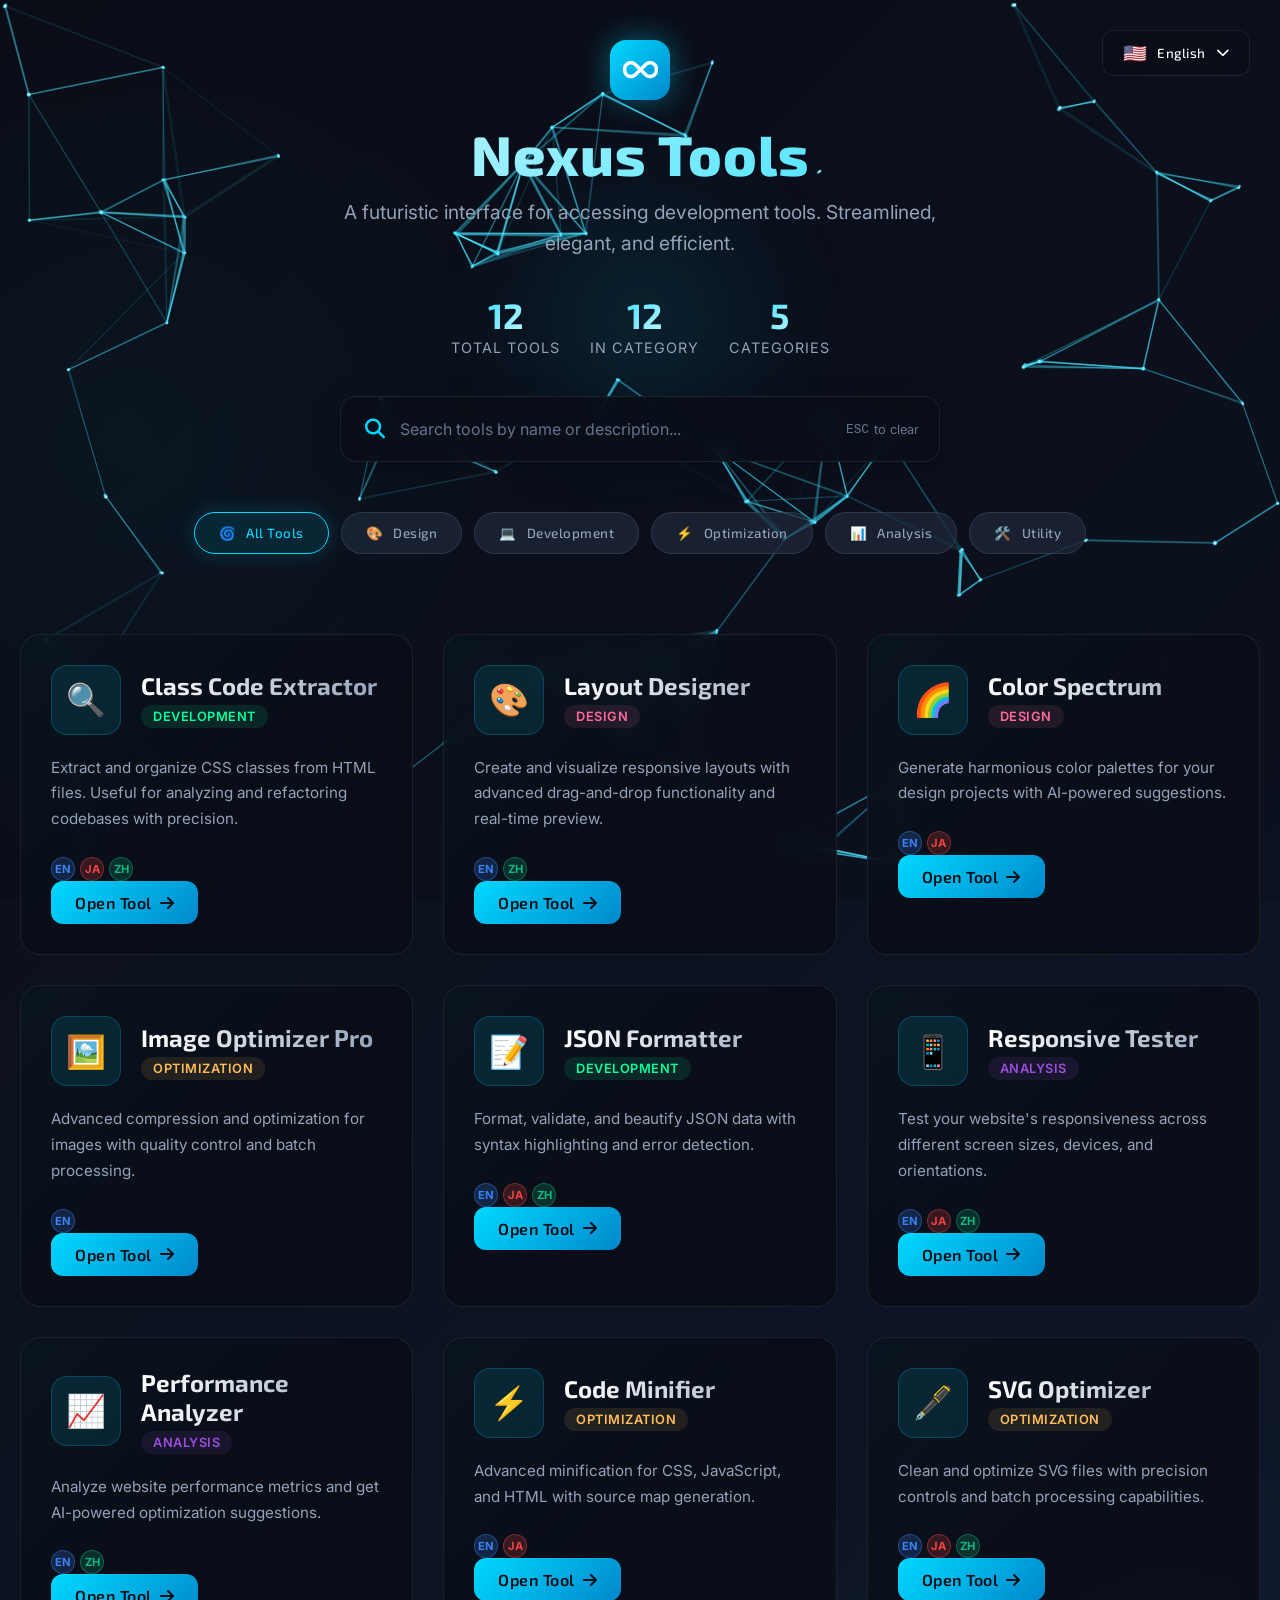
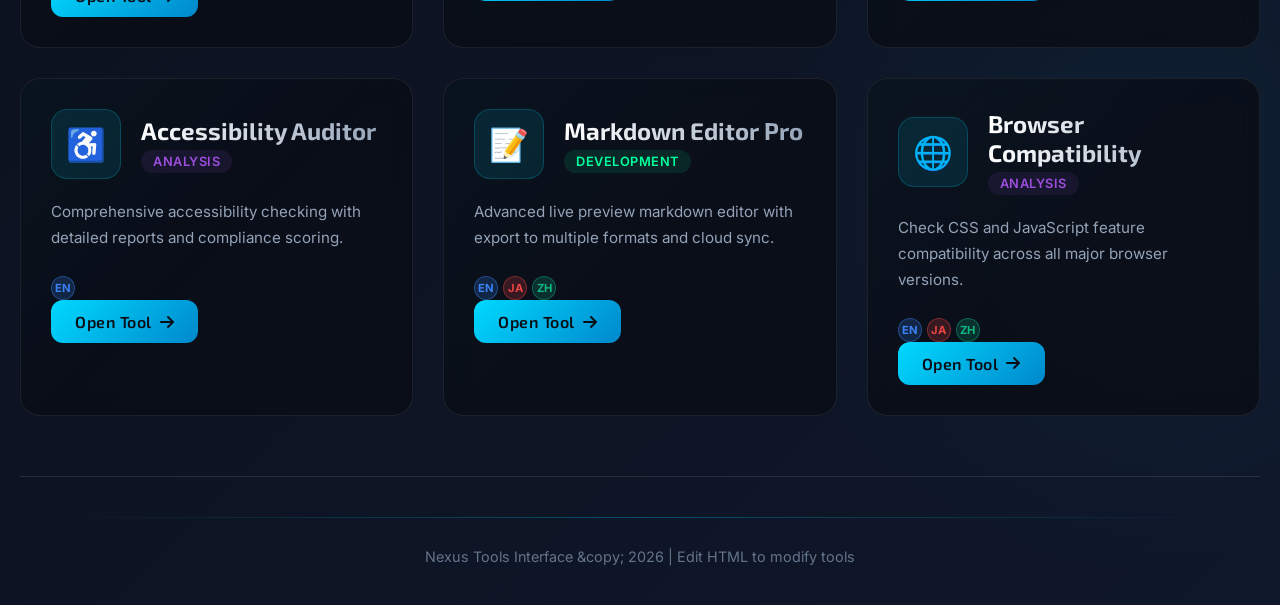
==== commit 0b4a7c06: "Enhance particle system configuration for visibility" ====
--- a/index.html
+++ b/index.html
@@ -1084,16 +1084,16 @@
         
         // Particle system configuration - ENHANCED FOR VISIBLE CONNECTIONS
         const PARTICLE_CONFIG = {
-            count: 40, // Increased for more connections
-            speed: 2, // Faster movement
-            connectionDistance: 80, // Increased connection range
+            count: 80, // Increased for more connections
+            speed: 2.5, // Faster movement
+            connectionDistance: 150, // Increased connection range
             lineWidth: 1.5, // Much thicker lines
             lineOpacity: 0.7, // Much more opaque
             lineGlow: false, // Add glow effect
-            particleSize: 1.5, // Slightly larger particles
-            particleGlow: 0.4, // Brighter particles
-            newLineFadeIn: 0.1, // Speed for new lines to fade in
-            linePulseSpeed: 0.1 // Slower pulsing for stability
+            particleSize: 2, // Slightly larger particles
+            particleGlow: 0.6, // Brighter particles
+            newLineFadeIn: 0.05, // Speed for new lines to fade in
+            linePulseSpeed: 0.02 // Slower pulsing for stability
         };
         
         // Initialize the application
